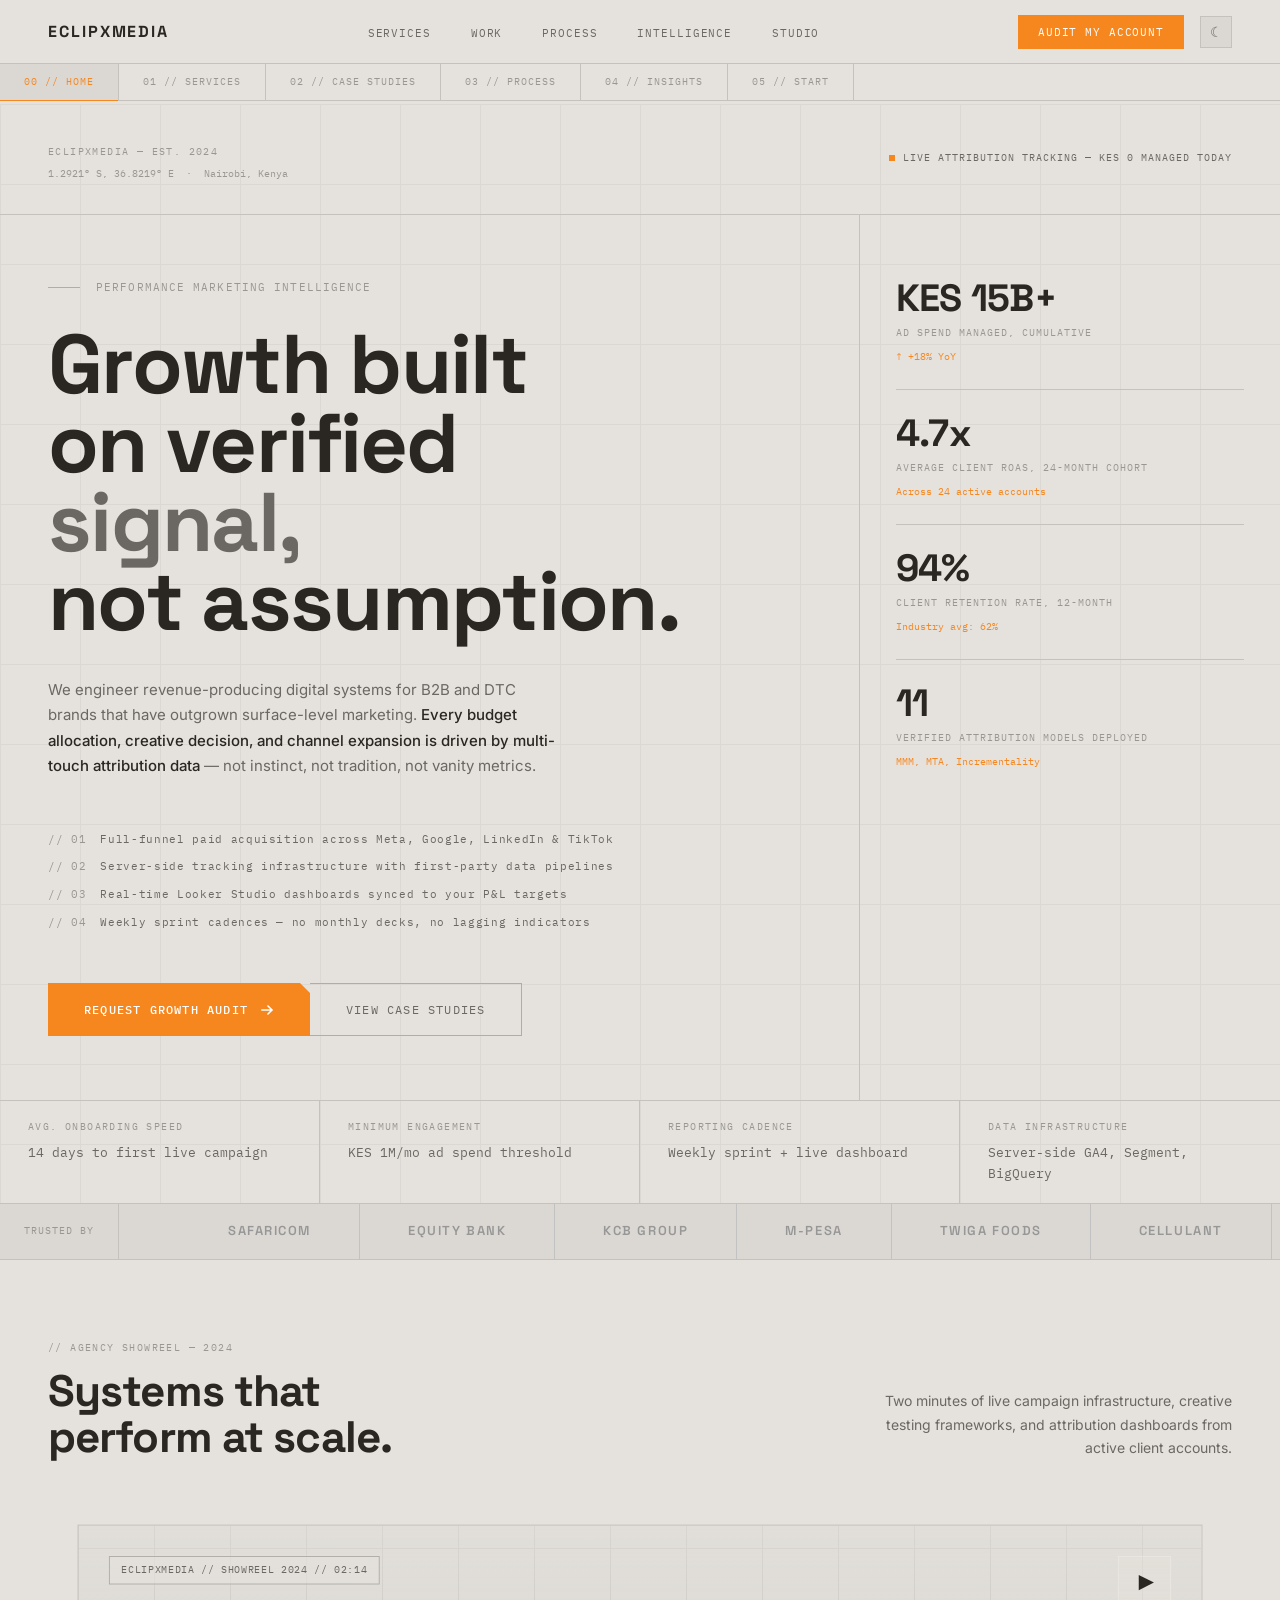
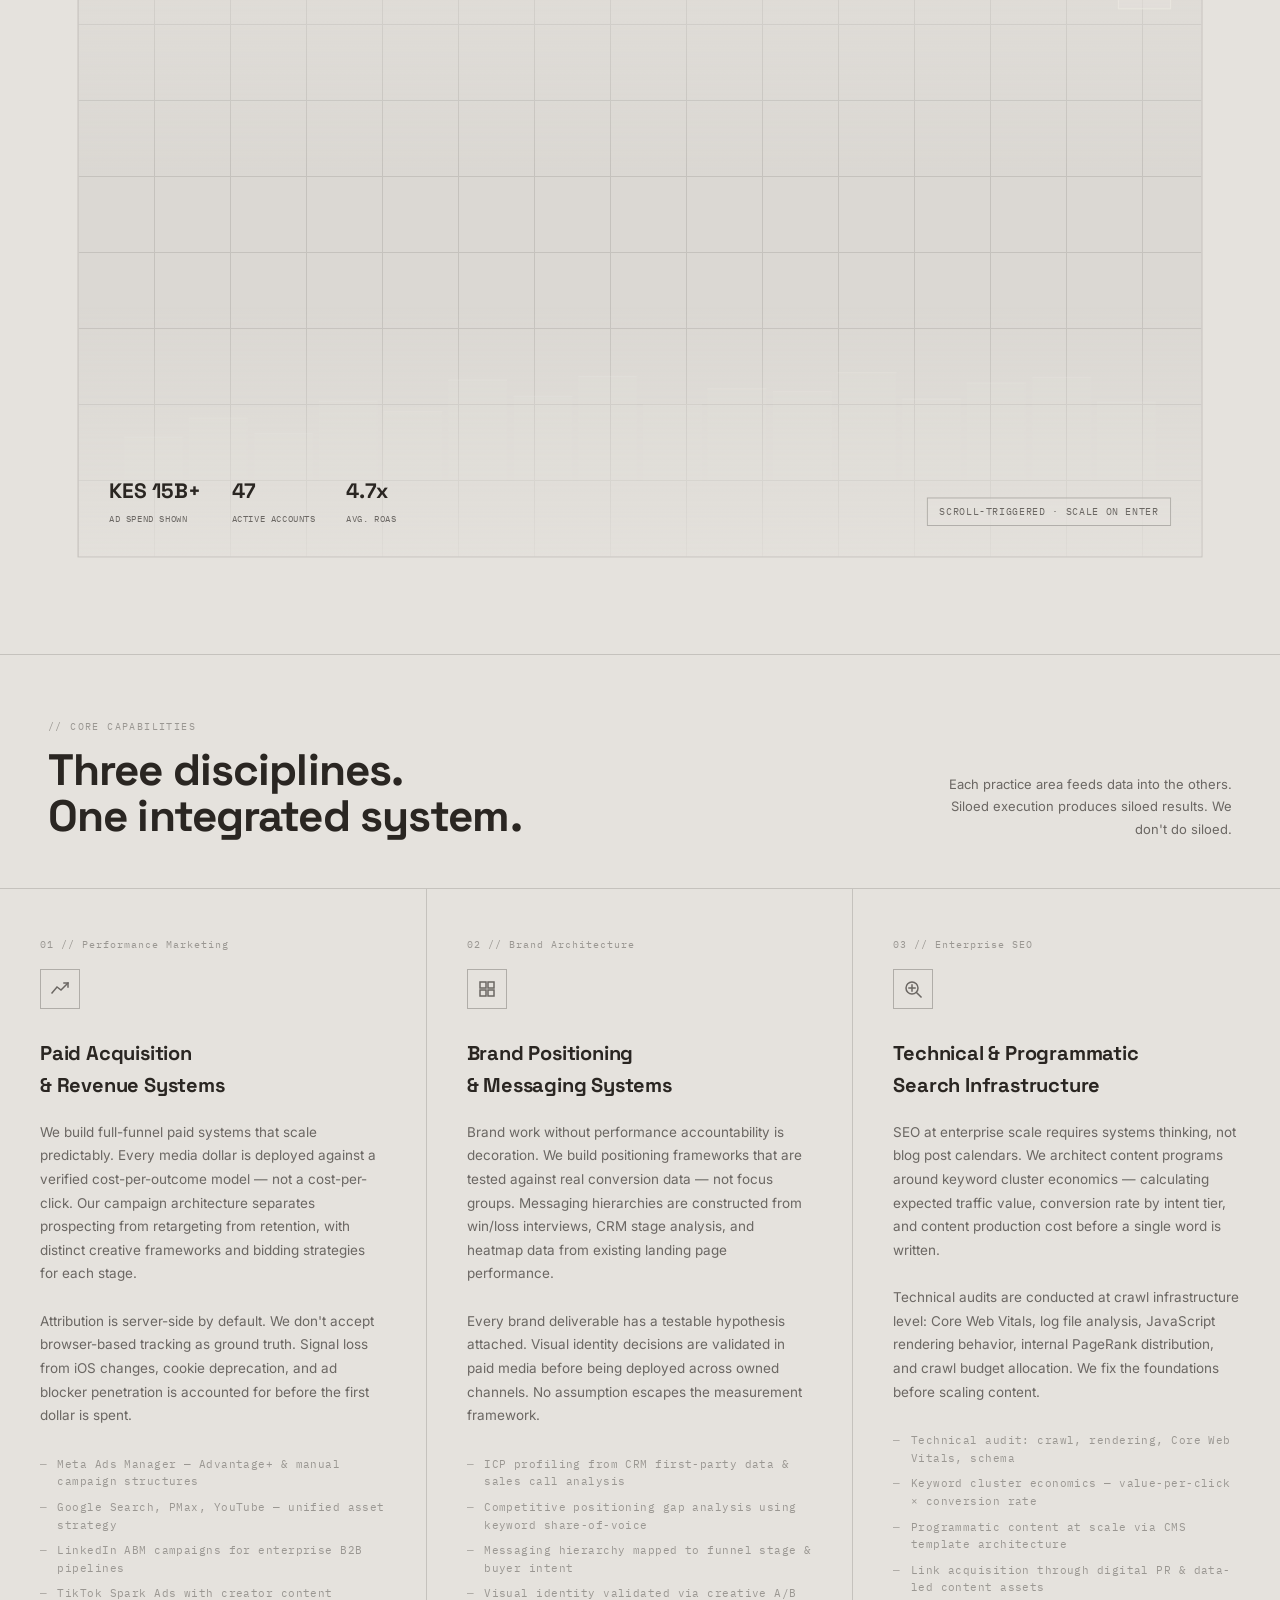
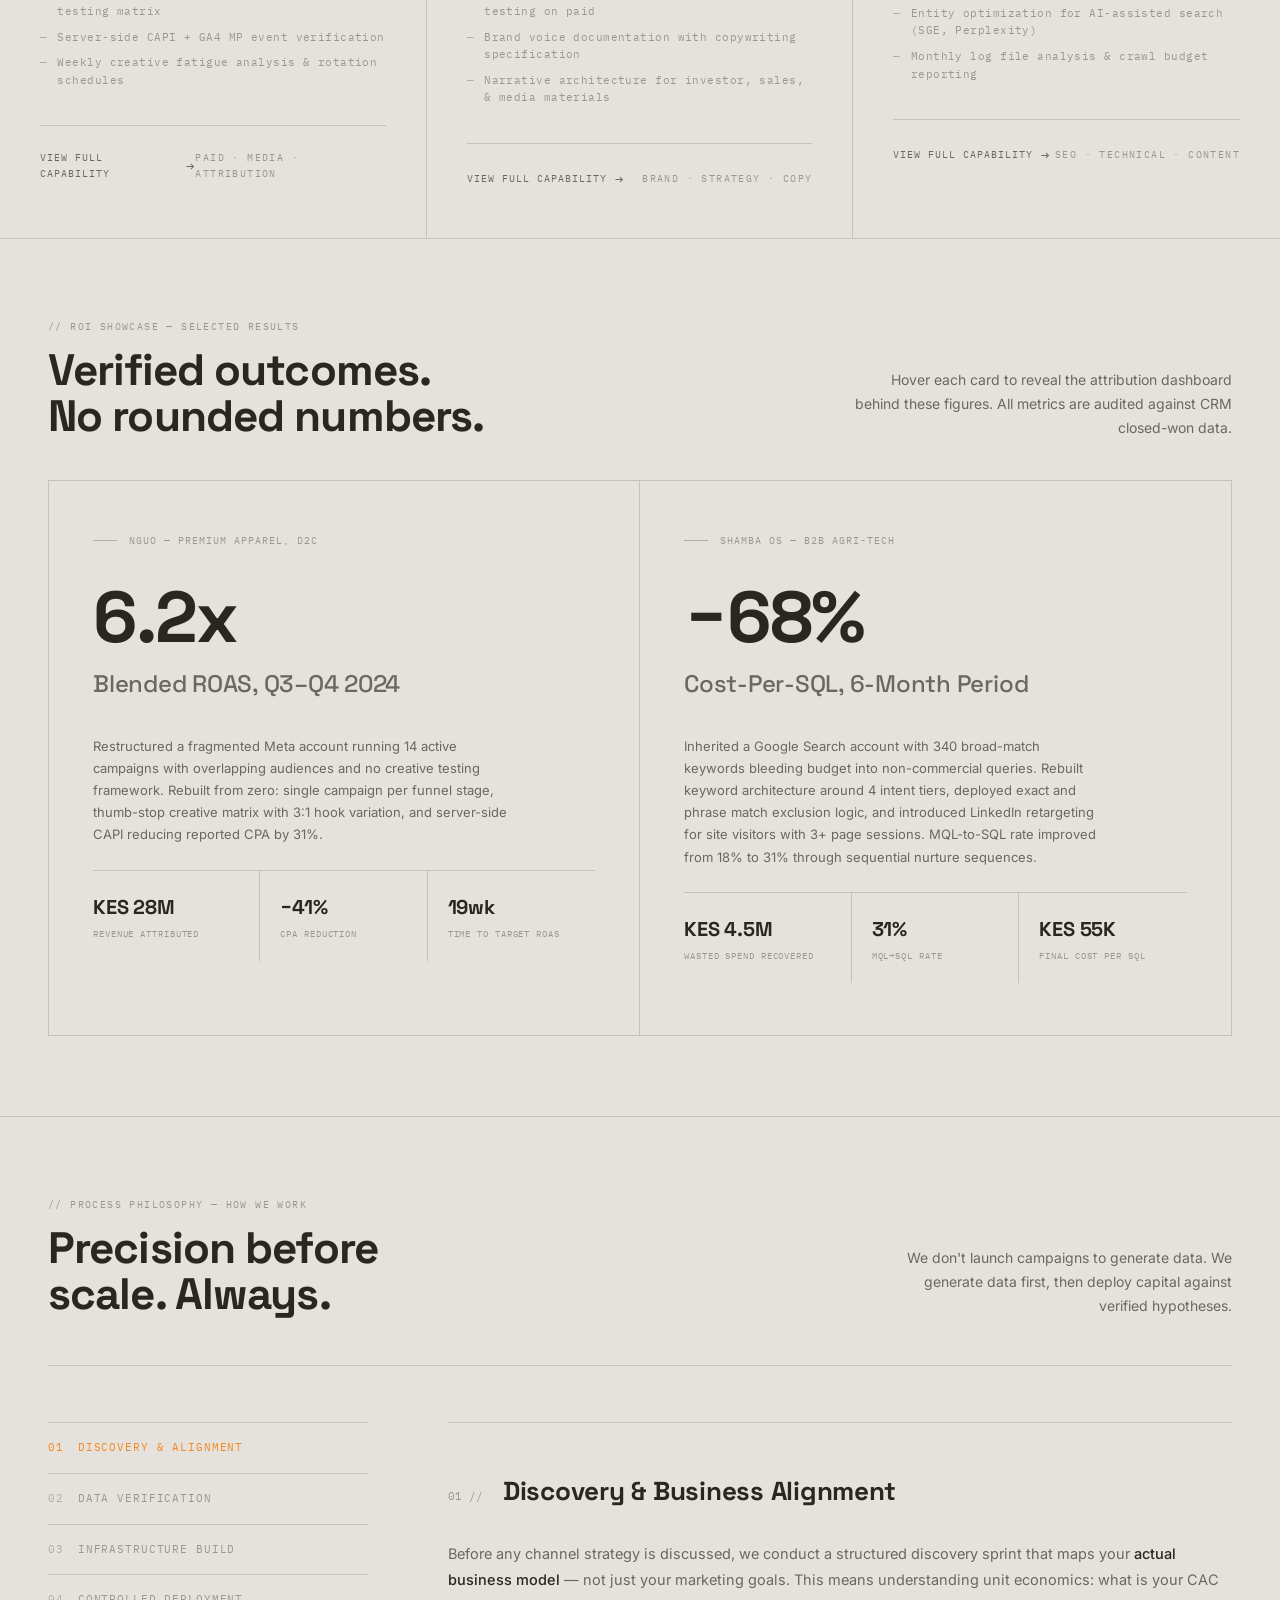
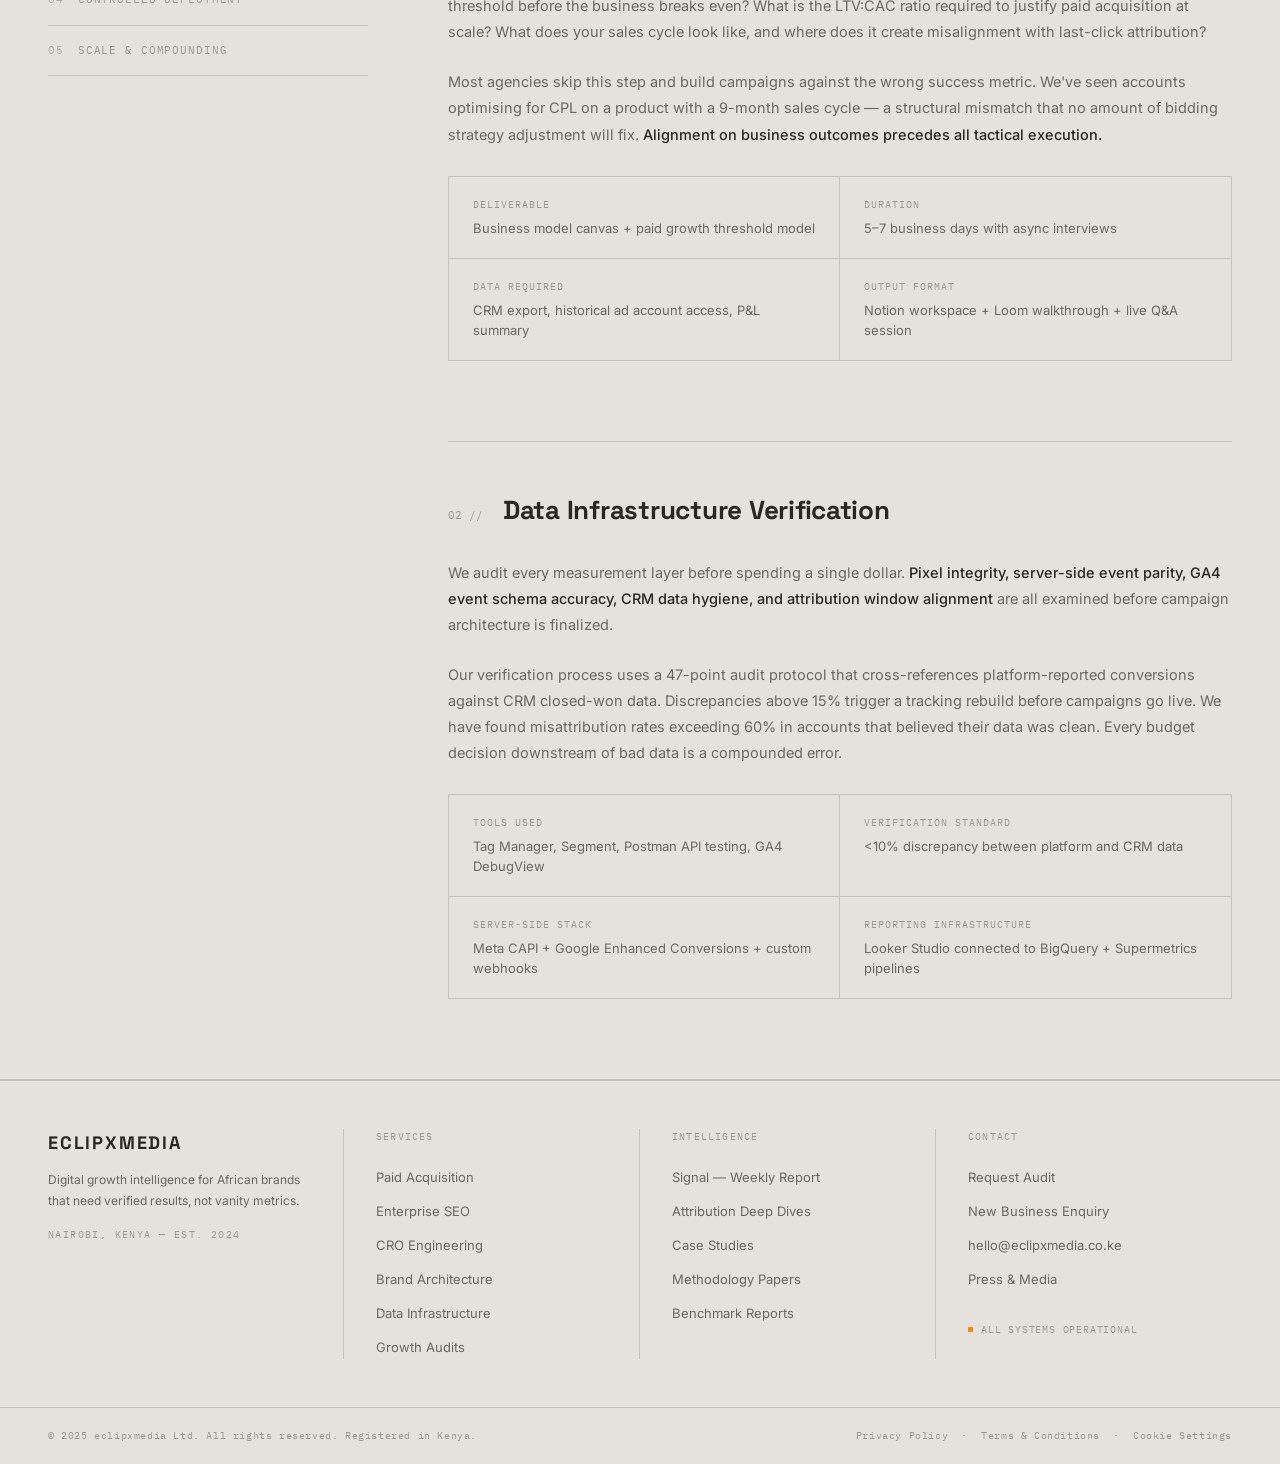
==== index.html @ aa531b26 "eclipx initial commit" ====
<!DOCTYPE html>
<html lang="en">
<head>
<meta charset="UTF-8">
<meta name="viewport" content="width=device-width, initial-scale=1.0">
<title>eclipxmedia — Data-Driven Growth Agency, Nairobi</title>
<link rel="preconnect" href="https://fonts.googleapis.com">
<link rel="preconnect" href="https://fonts.gstatic.com" crossorigin>
<link href="https://fonts.googleapis.com/css2?family=Space+Grotesk:wght@300;400;500;600;700&family=IBM+Plex+Mono:wght@300;400;500&family=Inter:wght@300;400;500&display=swap" rel="stylesheet">
<link rel="stylesheet" href="css/styles.css">
<script>
document.addEventListener('DOMContentLoaded', async function() {
  try {
    const hdr = await fetch('partials/header.html');
    document.getElementById('header-placeholder').innerHTML = await hdr.text();
    if (typeof initTheme === 'function') initTheme();
    const ftr = await fetch('partials/footer.html');
    document.getElementById('footer-placeholder').innerHTML = await ftr.text();
    const current = window.location.pathname.split('/').pop() || 'index.html';
    document.querySelectorAll('.page-tab').forEach(function(a) {
      if (a.getAttribute('href') === current) a.classList.add('active');
    });
  } catch(e) {
    console.warn('Could not load header/footer partials.', e);
  }
});
</script>
</head>
<body>

<div id="header-placeholder"></div>

<main>

<!-- ─── S1: HERO CANVAS ─────────────────────── -->
<section class="hero" id="hero">

  <div class="hero-header">
    <div class="hero-meta-left">
      <div class="label">eclipxmedia &mdash; Est. 2024</div>
      <div class="coordinates mono" style="font-size:10px;color:var(--text-muted);margin-top:4px;">
        1.2921&deg; S, 36.8219&deg; E &nbsp;&middot;&nbsp; Nairobi, Kenya
      </div>
    </div>
    <div class="hero-meta-right">
      <div class="live-indicator">
        <div class="live-dot"></div>
        <span>Live attribution tracking &mdash; <span id="live-spend">KES 0</span> managed today</span>
      </div>
    </div>
  </div>

  <div class="hero-body">
    <div class="hero-copy">

      <div class="hero-eyebrow">
        Performance Marketing Intelligence
      </div>

      <h1 class="hero-h1">
        Growth built<br>
        on verified<br>
        <em>signal,</em><br>
        not assumption.
      </h1>

      <p class="hero-sub">
        We engineer revenue-producing digital systems for B2B and DTC brands that have outgrown
        surface-level marketing. <strong>Every budget allocation, creative decision, and channel
        expansion is driven by multi-touch attribution data</strong> &mdash; not instinct, not tradition,
        not vanity metrics.
      </p>

      <div class="hero-markers">
        <div class="hero-marker">
          <span class="hero-marker-idx">// 01</span>
          <span>Full-funnel paid acquisition across Meta, Google, LinkedIn &amp; TikTok</span>
        </div>
        <div class="hero-marker">
          <span class="hero-marker-idx">// 02</span>
          <span>Server-side tracking infrastructure with first-party data pipelines</span>
        </div>
        <div class="hero-marker">
          <span class="hero-marker-idx">// 03</span>
          <span>Real-time Looker Studio dashboards synced to your P&amp;L targets</span>
        </div>
        <div class="hero-marker">
          <span class="hero-marker-idx">// 04</span>
          <span>Weekly sprint cadences &mdash; no monthly decks, no lagging indicators</span>
        </div>
      </div>

      <div class="hero-ctas">
        <a href="contact.html" class="cta-primary">
          Request Growth Audit
          <svg width="14" height="14" viewBox="0 0 14 14" fill="none">
            <path d="M2 7H12M8 3L12 7L8 11" stroke="currentColor" stroke-width="1.5" stroke-linecap="square"/>
          </svg>
        </a>
        <a href="proof.html" class="cta-secondary">View Case Studies</a>
      </div>

    </div>

    <div class="hero-stats">
      <div class="hero-stat-item">
        <div class="stat-value" data-count="15" data-suffix="B+" data-prefix="KES ">KES 0</div>
        <div class="stat-label">Ad Spend Managed, Cumulative</div>
        <div class="stat-delta mono" style="font-size:10px;">&uarr; +18% YoY</div>
      </div>
      <div class="hero-stat-item">
        <div class="stat-value" data-count="4.7" data-suffix="x">0x</div>
        <div class="stat-label">Average Client ROAS, 24-Month Cohort</div>
        <div class="stat-delta">Across 24 active accounts</div>
      </div>
      <div class="hero-stat-item">
        <div class="stat-value" data-count="94" data-suffix="%">0%</div>
        <div class="stat-label">Client Retention Rate, 12-Month</div>
        <div class="stat-delta">Industry avg: 62%</div>
      </div>
      <div class="hero-stat-item">
        <div class="stat-value" data-count="11" data-suffix="">0</div>
        <div class="stat-label">Verified Attribution Models Deployed</div>
        <div class="stat-delta">MMM, MTA, Incrementality</div>
      </div>
    </div>
  </div>

  <div class="hero-footer">
    <div class="hero-footer-cell">
      <div class="label">Avg. Onboarding Speed</div>
      <div class="mono" style="font-size:13px;color:var(--text-secondary);margin-top:4px;">14 days to first live campaign</div>
    </div>
    <div class="hero-footer-cell">
      <div class="label">Minimum Engagement</div>
      <div class="mono" style="font-size:13px;color:var(--text-secondary);margin-top:4px;">KES 1M/mo ad spend threshold</div>
    </div>
    <div class="hero-footer-cell">
      <div class="label">Reporting Cadence</div>
      <div class="mono" style="font-size:13px;color:var(--text-secondary);margin-top:4px;">Weekly sprint + live dashboard</div>
    </div>
    <div class="hero-footer-cell">
      <div class="label">Data Infrastructure</div>
      <div class="mono" style="font-size:13px;color:var(--text-secondary);margin-top:4px;">Server-side GA4, Segment, BigQuery</div>
    </div>
  </div>

</section>

<!-- ─── S2: TRUST TICKER ─────────────────────── -->
<section class="ticker-section" aria-label="Client logos">
  <div class="ticker-label">Trusted By</div>
  <div class="ticker-track">
    <span class="ticker-logo">Safaricom</span>
    <span class="ticker-logo">Equity Bank</span>
    <span class="ticker-logo">KCB Group</span>
    <span class="ticker-logo">M-Pesa</span>
    <span class="ticker-logo">Twiga Foods</span>
    <span class="ticker-logo">Cellulant</span>
    <span class="ticker-logo">Flutterwave</span>
    <span class="ticker-logo">Nguo</span>
    <span class="ticker-logo">Shamba OS</span>
    <span class="ticker-logo">Pesa Capital</span>
    <span class="ticker-logo">Safaricom</span>
    <span class="ticker-logo">Equity Bank</span>
    <span class="ticker-logo">KCB Group</span>
    <span class="ticker-logo">M-Pesa</span>
    <span class="ticker-logo">Twiga Foods</span>
    <span class="ticker-logo">Cellulant</span>
    <span class="ticker-logo">Flutterwave</span>
    <span class="ticker-logo">Nguo</span>
    <span class="ticker-logo">Shamba OS</span>
    <span class="ticker-logo">Pesa Capital</span>
  </div>
</section>

<!-- ─── S3: GROWTH REEL ──────────────────────── -->
<section class="showreel-section reveal">
  <div class="section-header">
    <div class="section-title-block">
      <div class="label">// Agency Showreel &mdash; 2024</div>
      <h2 class="section-h2" style="margin-top:12px;">
        Systems that<br>perform at scale.
      </h2>
    </div>
    <div class="section-desc">
      Two minutes of live campaign infrastructure, creative testing frameworks,
      and attribution dashboards from active client accounts.
    </div>
  </div>

  <div class="showreel-container" role="button" aria-label="Play agency showreel" tabindex="0">
    <div class="showreel-visual"></div>

    <div class="mock-chart">
      <div class="mock-bar" style="height:38%;animation-delay:0.1s"></div>
      <div class="mock-bar" style="height:55%;animation-delay:0.15s"></div>
      <div class="mock-bar" style="height:42%;animation-delay:0.2s"></div>
      <div class="mock-bar" style="height:70%;animation-delay:0.25s"></div>
      <div class="mock-bar" style="height:61%;animation-delay:0.3s"></div>
      <div class="mock-bar" style="height:88%;animation-delay:0.35s"></div>
      <div class="mock-bar" style="height:74%;animation-delay:0.4s"></div>
      <div class="mock-bar" style="height:92%;animation-delay:0.45s"></div>
      <div class="mock-bar" style="height:67%;animation-delay:0.5s"></div>
      <div class="mock-bar" style="height:81%;animation-delay:0.55s"></div>
      <div class="mock-bar" style="height:78%;animation-delay:0.6s"></div>
      <div class="mock-bar" style="height:95%;animation-delay:0.65s"></div>
      <div class="mock-bar" style="height:72%;animation-delay:0.7s"></div>
      <div class="mock-bar" style="height:86%;animation-delay:0.75s"></div>
      <div class="mock-bar" style="height:91%;animation-delay:0.8s"></div>
      <div class="mock-bar" style="height:69%;animation-delay:0.85s"></div>
    </div>

    <div class="showreel-overlay">
      <div class="showreel-top">
        <div class="showreel-tag">ECLIPXMEDIA // SHOWREEL 2024 // 02:14</div>
        <div class="showreel-play" role="button" aria-label="Play video">
          <div class="play-icon"></div>
        </div>
      </div>
      <div class="showreel-bottom">
        <div class="showreel-metrics">
          <div class="showreel-metric">
            <div class="val">KES 15B+</div>
            <div class="lbl">Ad Spend Shown</div>
          </div>
          <div class="showreel-metric">
            <div class="val">47</div>
            <div class="lbl">Active Accounts</div>
          </div>
          <div class="showreel-metric">
            <div class="val">4.7x</div>
            <div class="lbl">Avg. ROAS</div>
          </div>
        </div>
        <div class="showreel-tag">Scroll-triggered &middot; Scale on enter</div>
      </div>
    </div>
  </div>
</section>

<!-- ─── S4: CAPABILITIES GRID ────────────────── -->
<section class="capabilities-section">
  <div class="capabilities-header reveal">
    <div style="display:flex;justify-content:space-between;align-items:flex-end;">
      <div>
        <div class="label">// Core Capabilities</div>
        <h2 class="section-h2" style="margin-top:12px;">
          Three disciplines.<br>One integrated system.
        </h2>
      </div>
      <div style="max-width:300px;text-align:right;">
        <p style="font-size:13px;color:var(--text-secondary);line-height:1.7;">
          Each practice area feeds data into the others. Siloed execution produces siloed results.
          We don't do siloed.
        </p>
      </div>
    </div>
  </div>

  <div class="capabilities-grid">

    <div class="cap-card reveal">
      <div class="cap-number">01 // Performance Marketing</div>
      <div class="cap-icon">
        <svg width="20" height="20" viewBox="0 0 20 20" fill="none">
          <polyline points="2,14 7,8 11,11 18,4" class="icon-line"/>
          <polyline points="14,4 18,4 18,8" class="icon-line"/>
        </svg>
      </div>
      <h3 class="cap-title">Paid Acquisition<br>&amp; Revenue Systems</h3>
      <p class="cap-desc">
        We build full-funnel paid systems that scale predictably. Every media dollar
        is deployed against a verified cost-per-outcome model &mdash; not a cost-per-click.
        Our campaign architecture separates prospecting from retargeting from retention,
        with distinct creative frameworks and bidding strategies for each stage.
        <br><br>
        Attribution is server-side by default. We don't accept browser-based tracking
        as ground truth. Signal loss from iOS changes, cookie deprecation, and ad blocker
        penetration is accounted for before the first dollar is spent.
      </p>
      <ul class="cap-list">
        <li>Meta Ads Manager &mdash; Advantage+ &amp; manual campaign structures</li>
        <li>Google Search, PMax, YouTube &mdash; unified asset strategy</li>
        <li>LinkedIn ABM campaigns for enterprise B2B pipelines</li>
        <li>TikTok Spark Ads with creator content testing matrix</li>
        <li>Server-side CAPI + GA4 MP event verification</li>
        <li>Weekly creative fatigue analysis &amp; rotation schedules</li>
      </ul>
      <div class="cap-footer">
        <a href="services.html" class="cap-link">
          View Full Capability
          <span class="cap-link-arrow">&rarr;</span>
        </a>
        <div class="label">PAID &middot; MEDIA &middot; ATTRIBUTION</div>
      </div>
    </div>

    <div class="cap-card reveal reveal-delay-1">
      <div class="cap-number">02 // Brand Architecture</div>
      <div class="cap-icon">
        <svg width="20" height="20" viewBox="0 0 20 20" fill="none">
          <rect x="3" y="3" width="6" height="6" class="icon-line"/>
          <rect x="11" y="3" width="6" height="6" class="icon-line"/>
          <rect x="3" y="11" width="6" height="6" class="icon-line"/>
          <rect x="11" y="11" width="6" height="6" class="icon-line"/>
        </svg>
      </div>
      <h3 class="cap-title">Brand Positioning<br>&amp; Messaging Systems</h3>
      <p class="cap-desc">
        Brand work without performance accountability is decoration. We build positioning
        frameworks that are tested against real conversion data &mdash; not focus groups.
        Messaging hierarchies are constructed from win/loss interviews, CRM stage analysis,
        and heatmap data from existing landing page performance.
        <br><br>
        Every brand deliverable has a testable hypothesis attached. Visual identity decisions
        are validated in paid media before being deployed across owned channels.
        No assumption escapes the measurement framework.
      </p>
      <ul class="cap-list">
        <li>ICP profiling from CRM first-party data &amp; sales call analysis</li>
        <li>Competitive positioning gap analysis using keyword share-of-voice</li>
        <li>Messaging hierarchy mapped to funnel stage &amp; buyer intent</li>
        <li>Visual identity validated via creative A/B testing on paid</li>
        <li>Brand voice documentation with copywriting specification</li>
        <li>Narrative architecture for investor, sales, &amp; media materials</li>
      </ul>
      <div class="cap-footer">
        <a href="services.html" class="cap-link">
          View Full Capability
          <span class="cap-link-arrow">&rarr;</span>
        </a>
        <div class="label">BRAND &middot; STRATEGY &middot; COPY</div>
      </div>
    </div>

    <div class="cap-card reveal reveal-delay-2">
      <div class="cap-number">03 // Enterprise SEO</div>
      <div class="cap-icon">
        <svg width="20" height="20" viewBox="0 0 20 20" fill="none">
          <circle cx="9" cy="9" r="6" class="icon-line"/>
          <line x1="13.5" y1="13.5" x2="18" y2="18" class="icon-line"/>
          <line x1="6" y1="9" x2="12" y2="9" class="icon-line"/>
          <line x1="9" y1="6" x2="9" y2="12" class="icon-line"/>
        </svg>
      </div>
      <h3 class="cap-title">Technical &amp; Programmatic<br>Search Infrastructure</h3>
      <p class="cap-desc">
        SEO at enterprise scale requires systems thinking, not blog post calendars.
        We architect content programs around keyword cluster economics &mdash; calculating
        expected traffic value, conversion rate by intent tier, and content production
        cost before a single word is written.
        <br><br>
        Technical audits are conducted at crawl infrastructure level: Core Web Vitals,
        log file analysis, JavaScript rendering behavior, internal PageRank distribution,
        and crawl budget allocation. We fix the foundations before scaling content.
      </p>
      <ul class="cap-list">
        <li>Technical audit: crawl, rendering, Core Web Vitals, schema</li>
        <li>Keyword cluster economics &mdash; value-per-click &times; conversion rate</li>
        <li>Programmatic content at scale via CMS template architecture</li>
        <li>Link acquisition through digital PR &amp; data-led content assets</li>
        <li>Entity optimization for AI-assisted search (SGE, Perplexity)</li>
        <li>Monthly log file analysis &amp; crawl budget reporting</li>
      </ul>
      <div class="cap-footer">
        <a href="services.html" class="cap-link">
          View Full Capability
          <span class="cap-link-arrow">&rarr;</span>
        </a>
        <div class="label">SEO &middot; TECHNICAL &middot; CONTENT</div>
      </div>
    </div>

  </div>
</section>

<!-- ─── S5: ROI SHOWCASE ─────────────────────── -->
<section class="roi-section reveal">

  <div class="section-header" style="margin-bottom:40px;">
    <div class="section-title-block">
      <div class="label">// ROI Showcase &mdash; Selected Results</div>
      <h2 class="section-h2" style="margin-top:12px;">
        Verified outcomes.<br>No rounded numbers.
      </h2>
    </div>
    <div class="section-desc">
      Hover each card to reveal the attribution dashboard behind these figures.
      All metrics are audited against CRM closed-won data.
    </div>
  </div>

  <div class="roi-grid">

    <div class="roi-card">
      <div class="roi-front">
        <div class="roi-client-tag">Nguo &mdash; Premium Apparel, D2C</div>
        <div class="roi-metric-big">6.2x</div>
        <div class="roi-metric-sub">Blended ROAS, Q3&ndash;Q4 2024</div>
        <p style="font-size:13px;color:var(--text-secondary);line-height:1.7;max-width:420px;">
          Restructured a fragmented Meta account running 14 active campaigns with
          overlapping audiences and no creative testing framework. Rebuilt from zero:
          single campaign per funnel stage, thumb-stop creative matrix with 3:1 hook
          variation, and server-side CAPI reducing reported CPA by 31%.
        </p>
        <div class="roi-detail-row">
          <div class="roi-detail-cell">
            <div class="roi-detail-val">KES 28M</div>
            <div class="roi-detail-lbl">Revenue Attributed</div>
          </div>
          <div class="roi-detail-cell" style="padding-left:20px;">
            <div class="roi-detail-val">&minus;41%</div>
            <div class="roi-detail-lbl">CPA Reduction</div>
          </div>
          <div class="roi-detail-cell" style="padding-left:20px;">
            <div class="roi-detail-val">19wk</div>
            <div class="roi-detail-lbl">Time to Target ROAS</div>
          </div>
        </div>
      </div>

      <div class="roi-dashboard">
        <div class="label" style="margin-bottom:16px;">// Live Attribution Dashboard &mdash; Nguo</div>
        <div class="dash-row">
          <div class="dash-bar lo"></div>
          <div class="dash-bar md"></div>
          <div class="dash-bar lo"></div>
          <div class="dash-bar md"></div>
          <div class="dash-bar hi"></div>
          <div class="dash-bar hi"></div>
          <div class="dash-bar md"></div>
          <div class="dash-bar hi"></div>
          <div class="dash-bar hi"></div>
          <div class="dash-bar" style="height:95%"></div>
          <div class="dash-bar hi"></div>
          <div class="dash-bar hi"></div>
        </div>
        <div class="dash-line"></div>
        <div class="dash-label-row">
          <span class="dash-label">Week 1 &mdash; Audit</span>
          <span class="dash-label">Week 8 &mdash; Rebuild</span>
          <span class="dash-label">Week 19 &mdash; Target</span>
        </div>
        <div style="margin-top:20px;display:grid;grid-template-columns:1fr 1fr 1fr;gap:0;border-top:1px solid var(--border);padding-top:16px;">
          <div><div class="dash-label">ROAS AT START</div><div style="font-family:var(--display);font-size:20px;font-weight:700;color:var(--text-primary);margin-top:4px;">1.8x</div></div>
          <div><div class="dash-label">ROAS AT TARGET</div><div style="font-family:var(--display);font-size:20px;font-weight:700;color:var(--text-primary);margin-top:4px;">6.2x</div></div>
          <div><div class="dash-label">PLATFORM</div><div style="font-family:var(--mono);font-size:11px;color:var(--text-secondary);margin-top:4px;">Meta + Server-CAPI</div></div>
        </div>
      </div>
    </div>

    <div class="roi-card">
      <div class="roi-front">
        <div class="roi-client-tag">Shamba OS &mdash; B2B Agri-Tech</div>
        <div class="roi-metric-big">&minus;68%</div>
        <div class="roi-metric-sub">Cost-Per-SQL, 6-Month Period</div>
        <p style="font-size:13px;color:var(--text-secondary);line-height:1.7;max-width:420px;">
          Inherited a Google Search account with 340 broad-match keywords bleeding budget
          into non-commercial queries. Rebuilt keyword architecture around 4 intent tiers,
          deployed exact and phrase match exclusion logic, and introduced LinkedIn
          retargeting for site visitors with 3+ page sessions. MQL-to-SQL rate
          improved from 18% to 31% through sequential nurture sequences.
        </p>
        <div class="roi-detail-row">
          <div class="roi-detail-cell">
            <div class="roi-detail-val">KES 4.5M</div>
            <div class="roi-detail-lbl">Wasted Spend Recovered</div>
          </div>
          <div class="roi-detail-cell" style="padding-left:20px;">
            <div class="roi-detail-val">31%</div>
            <div class="roi-detail-lbl">MQL&rarr;SQL Rate</div>
          </div>
          <div class="roi-detail-cell" style="padding-left:20px;">
            <div class="roi-detail-val">KES 55K</div>
            <div class="roi-detail-lbl">Final Cost Per SQL</div>
          </div>
        </div>
      </div>

      <div class="roi-dashboard">
        <div class="label" style="margin-bottom:16px;">// Pipeline Attribution &mdash; Shamba OS</div>
        <div class="dash-row">
          <div class="dash-bar" style="height:85%"></div>
          <div class="dash-bar hi"></div>
          <div class="dash-bar" style="height:80%"></div>
          <div class="dash-bar" style="height:75%"></div>
          <div class="dash-bar" style="height:65%"></div>
          <div class="dash-bar" style="height:55%"></div>
          <div class="dash-bar md"></div>
          <div class="dash-bar" style="height:42%"></div>
          <div class="dash-bar" style="height:38%"></div>
          <div class="dash-bar lo"></div>
          <div class="dash-bar" style="height:32%"></div>
        </div>
        <div class="dash-line"></div>
        <div class="dash-label-row">
          <span class="dash-label">Month 1 &mdash; KES 180K SQL</span>
          <span class="dash-label">Month 4 &mdash; KES 95K SQL</span>
          <span class="dash-label">Month 6 &mdash; KES 55K SQL</span>
        </div>
        <div style="margin-top:20px;display:grid;grid-template-columns:1fr 1fr 1fr;gap:0;border-top:1px solid var(--border);padding-top:16px;">
          <div><div class="dash-label">CPL AT START</div><div style="font-family:var(--display);font-size:20px;font-weight:700;color:var(--text-primary);margin-top:4px;">KES 180K</div></div>
          <div><div class="dash-label">CPL AT END</div><div style="font-family:var(--display);font-size:20px;font-weight:700;color:var(--text-primary);margin-top:4px;">KES 55K</div></div>
          <div><div class="dash-label">CHANNELS</div><div style="font-family:var(--mono);font-size:11px;color:var(--text-secondary);margin-top:4px;">Google Search + LinkedIn</div></div>
        </div>
      </div>
    </div>

  </div>
</section>

<!-- ─── S6: PROCESS PHILOSOPHY ───────────────── -->
<section class="process-section reveal">

  <div class="section-header" style="margin-bottom:0;padding-bottom:48px;border-bottom:1px solid var(--border);">
    <div class="section-title-block">
      <div class="label">// Process Philosophy &mdash; How We Work</div>
      <h2 class="section-h2" style="margin-top:12px;">
        Precision before<br>scale. Always.
      </h2>
    </div>
    <div class="section-desc" style="max-width:340px;">
      We don't launch campaigns to generate data. We generate data first,
      then deploy capital against verified hypotheses.
    </div>
  </div>

  <div class="process-grid" style="margin-top:56px;">

    <div class="process-nav">
      <div class="process-nav-item active">
        <span class="pnav-idx">01</span> Discovery &amp; Alignment
      </div>
      <div class="process-nav-item">
        <span class="pnav-idx">02</span> Data Verification
      </div>
      <div class="process-nav-item">
        <span class="pnav-idx">03</span> Infrastructure Build
      </div>
      <div class="process-nav-item">
        <span class="pnav-idx">04</span> Controlled Deployment
      </div>
      <div class="process-nav-item">
        <span class="pnav-idx">05</span> Scale &amp; Compounding
      </div>
    </div>

    <div class="process-content">

      <div class="process-block">
        <div class="process-block-header">
          <span class="process-block-idx">01 //</span>
          <h3 class="process-block-title">Discovery &amp; Business Alignment</h3>
        </div>
        <p class="process-text">
          Before any channel strategy is discussed, we conduct a structured discovery sprint
          that maps your <strong>actual business model</strong> &mdash; not just your marketing goals.
          This means understanding unit economics: what is your CAC threshold before the business
          breaks even? What is the LTV:CAC ratio required to justify paid acquisition at scale?
          What does your sales cycle look like, and where does it create misalignment with
          last-click attribution?
        </p>
        <p class="process-text">
          Most agencies skip this step and build campaigns against the wrong success metric.
          We've seen accounts optimising for CPL on a product with a 9-month sales cycle &mdash;
          a structural mismatch that no amount of bidding strategy adjustment will fix.
          <strong>Alignment on business outcomes precedes all tactical execution.</strong>
        </p>
        <div class="process-specs">
          <div class="process-spec">
            <div class="spec-key">Deliverable</div>
            <div class="spec-val">Business model canvas + paid growth threshold model</div>
          </div>
          <div class="process-spec">
            <div class="spec-key">Duration</div>
            <div class="spec-val">5&ndash;7 business days with async interviews</div>
          </div>
          <div class="process-spec">
            <div class="spec-key">Data Required</div>
            <div class="spec-val">CRM export, historical ad account access, P&amp;L summary</div>
          </div>
          <div class="process-spec">
            <div class="spec-key">Output Format</div>
            <div class="spec-val">Notion workspace + Loom walkthrough + live Q&amp;A session</div>
          </div>
        </div>
      </div>

      <div class="process-block">
        <div class="process-block-header">
          <span class="process-block-idx">02 //</span>
          <h3 class="process-block-title">Data Infrastructure Verification</h3>
        </div>
        <p class="process-text">
          We audit every measurement layer before spending a single dollar.
          <strong>Pixel integrity, server-side event parity, GA4 event schema accuracy,
          CRM data hygiene, and attribution window alignment</strong> are all examined
          before campaign architecture is finalized.
        </p>
        <p class="process-text">
          Our verification process uses a 47-point audit protocol that cross-references
          platform-reported conversions against CRM closed-won data. Discrepancies above 15%
          trigger a tracking rebuild before campaigns go live. We have found misattribution
          rates exceeding 60% in accounts that believed their data was clean.
          Every budget decision downstream of bad data is a compounded error.
        </p>
        <div class="process-specs">
          <div class="process-spec">
            <div class="spec-key">Tools Used</div>
            <div class="spec-val">Tag Manager, Segment, Postman API testing, GA4 DebugView</div>
          </div>
          <div class="process-spec">
            <div class="spec-key">Verification Standard</div>
            <div class="spec-val">&lt;10% discrepancy between platform and CRM data</div>
          </div>
          <div class="process-spec">
            <div class="spec-key">Server-Side Stack</div>
            <div class="spec-val">Meta CAPI + Google Enhanced Conversions + custom webhooks</div>
          </div>
          <div class="process-spec">
            <div class="spec-key">Reporting Infrastructure</div>
            <div class="spec-val">Looker Studio connected to BigQuery + Supermetrics pipelines</div>
          </div>
        </div>
      </div>

    </div>
  </div>
</section>

</main>

<div id="footer-placeholder"></div>

<script src="js/main.js"></script>
</body>
</html>
---- css/styles.css ----
*, *::before, *::after {
  box-sizing: border-box;
  margin: 0;
  padding: 0;
  border-radius: 0 !important;
}

:root {
  --bg: #E5E2DD;
  --bg-card: #DBD8D3;
  --bg-hover: #D1CEC9;
  --border: #C5C2BD;
  --border-bright: #B0ADA8;
  --text-primary: #2A2622;
  --text-secondary: #6B6763;
  --text-muted: #9A9792;
  --accent: #F6871F;
  --accent-bright: #F8A24A;
  --accent-dim: #C46E18;
  --mono: 'IBM Plex Mono', monospace;
  --display: 'Space Grotesk', sans-serif;
  --body: 'Inter', sans-serif;
  --bg-rgb: 229, 226, 221;
}

[data-theme="dark"] {
  --bg: #090909;
  --bg-card: #111110;
  --bg-hover: #161614;
  --border: #242420;
  --border-bright: #3A3A34;
  --text-primary: #F0EDE6;
  --text-secondary: #9A9590;
  --text-muted: #5A5752;
  --accent: #F6871F;
  --accent-bright: #F8A24A;
  --accent-dim: #C46E18;
  --bg-rgb: 9, 9, 9;
}

html { scroll-behavior: smooth; }

body {
  background: var(--bg);
  color: var(--text-primary);
  font-family: var(--body);
  font-size: 15px;
  line-height: 1.6;
  overflow-x: hidden;
  -webkit-font-smoothing: antialiased;
}

/* ─── SCROLLBAR ─────────────────────────────── */
::-webkit-scrollbar { width: 2px; }
::-webkit-scrollbar-track { background: var(--bg); }
::-webkit-scrollbar-thumb { background: var(--border-bright); }

/* ─── NAV ────────────────────────────────────── */
nav {
  position: fixed;
  top: 0; left: 0; right: 0;
  z-index: 100;
  display: flex;
  align-items: center;
  justify-content: space-between;
  padding: 0 48px;
  height: 64px;
  border-bottom: 1px solid var(--border);
  background: rgba(var(--bg-rgb), 0.92);
  backdrop-filter: blur(12px);
}

.nav-logo {
  font-family: var(--display);
  font-size: 16px;
  font-weight: 700;
  letter-spacing: 0.12em;
  color: var(--text-primary);
  text-decoration: none;
  text-transform: uppercase;
}

.nav-links {
  display: flex;
  gap: 40px;
  list-style: none;
}

.nav-links a {
  font-family: var(--mono);
  font-size: 11px;
  font-weight: 400;
  letter-spacing: 0.08em;
  text-transform: uppercase;
  color: var(--text-secondary);
  text-decoration: none;
  transition: color 0.2s;
}
.nav-links a:hover { color: var(--accent); }

.nav-cta {
  font-family: var(--mono);
  font-size: 11px;
  letter-spacing: 0.08em;
  text-transform: uppercase;
  color: #FFFFFF;
  background: var(--accent);
  border: none;
  padding: 10px 20px;
  cursor: pointer;
  transition: background 0.2s;
}
.nav-cta:hover { background: var(--accent-bright); }

/* ─── THEME TOGGLE ──────────────────────────── */
.theme-toggle {
  width: 32px; height: 32px;
  border: 1px solid var(--border);
  background: var(--bg-card);
  color: var(--text-secondary);
  cursor: pointer;
  display: flex;
  align-items: center;
  justify-content: center;
  font-size: 14px;
  transition: all 0.2s;
  margin-left: 16px;
  flex-shrink: 0;
}
.theme-toggle:hover {
  border-color: var(--border-bright);
  color: var(--text-primary);
}

/* ─── PAGE NAV TABS ──────────────────────────── */
.page-tabs {
  position: fixed;
  top: 64px; left: 0; right: 0;
  z-index: 99;
  display: flex;
  border-bottom: 1px solid var(--border);
  background: var(--bg);
}

.page-tab {
  font-family: var(--mono);
  font-size: 10px;
  letter-spacing: 0.1em;
  text-transform: uppercase;
  color: var(--text-muted);
  padding: 10px 24px;
  cursor: pointer;
  border: none;
  background: none;
  border-right: 1px solid var(--border);
  transition: all 0.2s;
  position: relative;
  text-decoration: none;
  display: inline-block;
}

.page-tab.active {
  color: var(--accent);
  background: var(--bg-card);
}
.page-tab.active::after {
  content: '';
  position: absolute;
  bottom: -1px; left: 0; right: 0;
  height: 1px;
  background: var(--accent);
}
.page-tab:hover:not(.active) { color: var(--accent); }

/* ─── PAGE VIEWS ─────────────────────────────── */

main { padding-top: 104px; }

/* ─── UTILITY ────────────────────────────────── */
.mono { font-family: var(--mono); }
.label {
  font-family: var(--mono);
  font-size: 10px;
  letter-spacing: 0.14em;
  text-transform: uppercase;
  color: var(--text-muted);
}
.section-index {
  font-family: var(--mono);
  font-size: 10px;
  color: var(--text-muted);
  letter-spacing: 0.1em;
}
hr.rule {
  border: none;
  border-top: 1px solid var(--border);
}
hr.rule-bright {
  border: none;
  border-top: 1px solid var(--border-bright);
}

/* ─── HERO ───────────────────────────────────── */
.hero {
  min-height: calc(100vh - 104px);
  display: grid;
  grid-template-rows: auto 1fr auto;
  border-bottom: 1px solid var(--border);
  position: relative;
  overflow: hidden;
}

/* Structural grid lines */
.hero::before {
  content: '';
  position: absolute;
  inset: 0;
  background-image:
    linear-gradient(var(--border) 1px, transparent 1px),
    linear-gradient(90deg, var(--border) 1px, transparent 1px);
  background-size: 80px 80px;
  opacity: 0.3;
  pointer-events: none;
}

.hero-header {
  display: flex;
  justify-content: space-between;
  align-items: flex-start;
  padding: 40px 48px 32px;
  border-bottom: 1px solid var(--border);
  position: relative;
  z-index: 1;
}

.hero-meta-left .label { margin-bottom: 6px; }
.hero-meta-left .coordinates {
  font-family: var(--mono);
  font-size: 11px;
  color: var(--text-muted);
}

.hero-meta-right {
  text-align: right;
}
.live-indicator {
  display: inline-flex;
  align-items: center;
  gap: 8px;
  font-family: var(--mono);
  font-size: 10px;
  letter-spacing: 0.1em;
  text-transform: uppercase;
  color: var(--text-secondary);
}
.live-dot {
  width: 6px; height: 6px;
  background: var(--accent);
  animation: pulse 2s infinite;
}
@keyframes pulse {
  0%, 100% { opacity: 1; }
  50% { opacity: 0.3; }
}

.hero-body {
  display: grid;
  grid-template-columns: 1fr 420px;
  gap: 0;
  position: relative;
  z-index: 1;
}

.hero-copy {
  padding: 64px 48px 64px;
  border-right: 1px solid var(--border);
  display: flex;
  flex-direction: column;
  justify-content: center;
}

.hero-eyebrow {
  font-family: var(--mono);
  font-size: 11px;
  color: var(--text-muted);
  letter-spacing: 0.1em;
  text-transform: uppercase;
  margin-bottom: 28px;
  display: flex;
  align-items: center;
  gap: 16px;
}
.hero-eyebrow::before {
  content: '';
  display: block;
  width: 32px;
  height: 1px;
  background: var(--border-bright);
}

.hero-h1 {
  font-family: var(--display);
  font-size: clamp(48px, 6.5vw, 88px);
  font-weight: 700;
  line-height: 0.95;
  letter-spacing: -0.02em;
  color: var(--text-primary);
  margin-bottom: 36px;
}

.hero-h1 em {
  font-style: normal;
  color: var(--text-secondary);
}

.hero-sub {
  font-size: 15px;
  color: var(--text-secondary);
  line-height: 1.7;
  max-width: 520px;
  margin-bottom: 52px;
}

.hero-sub strong {
  color: var(--text-primary);
  font-weight: 500;
}

.hero-markers {
  display: flex;
  flex-direction: column;
  gap: 10px;
  margin-bottom: 52px;
}

.hero-marker {
  display: flex;
  align-items: baseline;
  gap: 14px;
  font-family: var(--mono);
  font-size: 11px;
  color: var(--text-secondary);
  letter-spacing: 0.06em;
}
.hero-marker-idx {
  color: var(--text-muted);
  min-width: 28px;
}

.hero-ctas {
  display: flex;
  gap: 0;
}

.cta-primary {
  font-family: var(--mono);
  font-size: 12px;
  font-weight: 500;
  letter-spacing: 0.1em;
  text-transform: uppercase;
  color: #FFFFFF;
  background: var(--accent);
  border: none;
  padding: 16px 36px;
  cursor: pointer;
  transition: background 0.15s;
  display: flex;
  align-items: center;
  gap: 12px;
  clip-path: polygon(0 0, calc(100% - 10px) 0, 100% 10px, 100% 100%, 0 100%);
  text-decoration: none;
}
.cta-primary:hover { background: var(--accent-bright); }

.cta-secondary {
  font-family: var(--mono);
  font-size: 12px;
  font-weight: 400;
  letter-spacing: 0.1em;
  text-transform: uppercase;
  color: var(--text-secondary);
  background: none;
  border: 1px solid var(--border-bright);
  border-left: none;
  padding: 16px 36px;
  cursor: pointer;
  transition: all 0.15s;
  text-decoration: none;
}
.cta-secondary:hover {
  color: var(--text-primary);
  border-color: var(--text-muted);
}

/* Hero stats panel */
.hero-stats {
  padding: 40px 36px;
  display: flex;
  flex-direction: column;
  gap: 0;
}

.hero-stat-item {
  padding: 24px 0;
  border-bottom: 1px solid var(--border);
  display: flex;
  flex-direction: column;
  gap: 8px;
}
.hero-stat-item:last-child { border-bottom: none; }

.stat-value {
  font-family: var(--display);
  font-size: 38px;
  font-weight: 700;
  color: var(--text-primary);
  letter-spacing: -0.02em;
  line-height: 1;
}
.stat-label {
  font-family: var(--mono);
  font-size: 10px;
  color: var(--text-muted);
  letter-spacing: 0.1em;
  text-transform: uppercase;
}
.stat-delta {
  font-family: var(--mono);
  font-size: 10px;
  color: var(--accent);
}

/* Hero footer bar */
.hero-footer {
  display: grid;
  grid-template-columns: repeat(4, 1fr);
  border-top: 1px solid var(--border);
  position: relative;
  z-index: 1;
}
.hero-footer-cell {
  padding: 18px 28px;
  border-right: 1px solid var(--border);
  display: flex;
  flex-direction: column;
  gap: 4px;
}
.hero-footer-cell:last-child { border-right: none; }

/* ─── TICKER ─────────────────────────────────── */
.ticker-section {
  border-bottom: 1px solid var(--border);
  overflow: hidden;
  height: 56px;
  display: flex;
  align-items: center;
  background: var(--bg-card);
  position: relative;
}

.ticker-label {
  position: absolute;
  left: 0; top: 0; bottom: 0;
  padding: 0 24px;
  background: var(--bg-card);
  border-right: 1px solid var(--border);
  display: flex;
  align-items: center;
  z-index: 2;
  white-space: nowrap;
  font-family: var(--mono);
  font-size: 10px;
  letter-spacing: 0.1em;
  color: var(--text-muted);
  text-transform: uppercase;
}

.ticker-track {
  display: flex;
  align-items: center;
  gap: 0;
  animation: ticker 30s linear infinite;
  padding-left: 180px;
  white-space: nowrap;
}

@keyframes ticker {
  0% { transform: translateX(0); }
  100% { transform: translateX(-50%); }
}

.ticker-logo {
  display: inline-flex;
  align-items: center;
  padding: 0 48px;
  border-right: 1px solid var(--border);
  height: 56px;
  font-family: var(--display);
  font-size: 13px;
  font-weight: 600;
  letter-spacing: 0.12em;
  text-transform: uppercase;
  color: var(--text-muted);
  filter: grayscale(1);
  transition: color 0.2s;
}

/* ─── SHOWREEL ───────────────────────────────── */
.showreel-section {
  border-bottom: 1px solid var(--border);
  padding: 80px 48px;
}

.section-header {
  display: flex;
  justify-content: space-between;
  align-items: flex-end;
  margin-bottom: 48px;
}

.section-title-block {}
.section-title-block .label { margin-bottom: 12px; }
.section-h2 {
  font-family: var(--display);
  font-size: clamp(28px, 3.5vw, 44px);
  font-weight: 700;
  letter-spacing: -0.02em;
  line-height: 1.05;
  color: var(--text-primary);
}

.section-desc {
  font-size: 14px;
  color: var(--text-secondary);
  max-width: 380px;
  line-height: 1.7;
  text-align: right;
}

.showreel-container {
  width: 100%;
  aspect-ratio: 16/9;
  background: var(--bg-card);
  border: 1px solid var(--border);
  position: relative;
  overflow: hidden;
  transition: transform 0.6s cubic-bezier(0.16, 1, 0.3, 1);
  cursor: pointer;
}

.showreel-container:hover {
  transform: scale(1.008);
}

.showreel-overlay {
  position: absolute;
  inset: 0;
  display: flex;
  flex-direction: column;
  justify-content: space-between;
  padding: 32px;
  background: linear-gradient(
    to bottom,
    rgba(var(--bg-rgb), 0.6) 0%,
    rgba(var(--bg-rgb), 0) 40%,
    rgba(var(--bg-rgb), 0) 60%,
    rgba(var(--bg-rgb), 0.8) 100%
  );
}

.showreel-top {
  display: flex;
  justify-content: space-between;
  align-items: flex-start;
}

.showreel-tag {
  font-family: var(--mono);
  font-size: 10px;
  letter-spacing: 0.1em;
  color: var(--text-secondary);
  text-transform: uppercase;
  background: rgba(var(--bg-rgb), 0.6);
  padding: 6px 12px;
  border: 1px solid var(--border-bright);
}

.showreel-play {
  width: 56px; height: 56px;
  border: 1.5px solid rgba(240,237,230,0.5);
  display: flex;
  align-items: center;
  justify-content: center;
  transition: all 0.2s;
  background: rgba(var(--bg-rgb), 0.4);
}
.showreel-play:hover {
  background: rgba(var(--bg-rgb), 0.1);
  border-color: var(--text-primary);
}

.play-icon {
  width: 0; height: 0;
  border-style: solid;
  border-width: 8px 0 8px 16px;
  border-color: transparent transparent transparent var(--text-primary);
  margin-left: 4px;
}

.showreel-bottom {
  display: flex;
  justify-content: space-between;
  align-items: flex-end;
}

.showreel-metrics {
  display: flex;
  gap: 32px;
}

.showreel-metric {
  display: flex;
  flex-direction: column;
  gap: 4px;
}
.showreel-metric .val {
  font-family: var(--display);
  font-size: 22px;
  font-weight: 700;
  color: var(--text-primary);
}
.showreel-metric .lbl {
  font-family: var(--mono);
  font-size: 9px;
  color: var(--text-secondary);
  text-transform: uppercase;
  letter-spacing: 0.1em;
}

.showreel-visual {
  width: 100%; height: 100%;
  position: absolute;
  inset: 0;
  background:
    repeating-linear-gradient(
      90deg,
      transparent,
      transparent 79px,
      var(--border) 79px,
      var(--border) 80px
    ),
    repeating-linear-gradient(
      0deg,
      transparent,
      transparent 79px,
      var(--border) 79px,
      var(--border) 80px
    ),
    var(--bg-card);
  z-index: -1;
}

/* Mock analytics */
.mock-chart {
  position: absolute;
  bottom: 80px; left: 48px;
  right: 48px;
  height: 120px;
  display: flex;
  align-items: flex-end;
  gap: 6px;
  z-index: 0;
}
.mock-bar {
  flex: 1;
  background: rgba(240,237,230,0.08);
  border-top: 1px solid rgba(240,237,230,0.15);
  animation: barGrow 2s cubic-bezier(0.16, 1, 0.3, 1) forwards;
  transform-origin: bottom;
}
@keyframes barGrow {
  from { transform: scaleY(0.1); opacity: 0; }
  to { transform: scaleY(1); opacity: 1; }
}

/* ─── CAPABILITIES GRID ──────────────────────── */
.capabilities-section {
  border-bottom: 1px solid var(--border);
}

.capabilities-header {
  padding: 64px 48px 48px;
  border-bottom: 1px solid var(--border);
}

.capabilities-grid {
  display: grid;
  grid-template-columns: repeat(3, 1fr);
}

.cap-card {
  padding: 48px 40px;
  border-right: 1px solid var(--border);
  position: relative;
  transition: background 0.25s;
}
.cap-card:last-child { border-right: none; }
.cap-card:hover { background: var(--bg-card); }

.cap-icon {
  width: 40px; height: 40px;
  border: 1.5px solid var(--border-bright);
  display: flex;
  align-items: center;
  justify-content: center;
  margin-bottom: 28px;
}

/* SVG icons */
.icon-line {
  fill: none;
  stroke: var(--text-secondary);
  stroke-width: 1.5;
  stroke-linecap: square;
}

.cap-number {
  font-family: var(--mono);
  font-size: 10px;
  color: var(--text-muted);
  letter-spacing: 0.1em;
  margin-bottom: 16px;
}

.cap-title {
  font-family: var(--display);
  font-size: 20px;
  font-weight: 700;
  color: var(--text-primary);
  letter-spacing: -0.01em;
  margin-bottom: 20px;
}

.cap-desc {
  font-size: 13.5px;
  color: var(--text-secondary);
  line-height: 1.75;
  margin-bottom: 28px;
}

.cap-list {
  list-style: none;
  display: flex;
  flex-direction: column;
  gap: 8px;
}

.cap-list li {
  font-family: var(--mono);
  font-size: 11px;
  color: var(--text-muted);
  letter-spacing: 0.04em;
  display: flex;
  align-items: baseline;
  gap: 10px;
}
.cap-list li::before {
  content: '\2014';
  color: var(--border-bright);
  flex-shrink: 0;
}

.cap-footer {
  margin-top: 36px;
  padding-top: 24px;
  border-top: 1px solid var(--border);
  display: flex;
  justify-content: space-between;
  align-items: center;
}

.cap-link {
  font-family: var(--mono);
  font-size: 10px;
  letter-spacing: 0.1em;
  text-transform: uppercase;
  color: var(--text-secondary);
  text-decoration: none;
  transition: color 0.2s;
  display: flex;
  align-items: center;
  gap: 8px;
}
.cap-link:hover { color: var(--accent); }
.cap-link-arrow { font-size: 14px; }

/* ─── ROI SHOWCASE ───────────────────────────── */
.roi-section {
  border-bottom: 1px solid var(--border);
  padding: 80px 48px;
}

.roi-grid {
  display: grid;
  grid-template-columns: 1fr 1fr;
  gap: 0;
  border: 1px solid var(--border);
}

.roi-card {
  padding: 52px 44px;
  border-right: 1px solid var(--border);
  position: relative;
  overflow: hidden;
  cursor: pointer;
  transition: background 0.3s cubic-bezier(0.16, 1, 0.3, 1);
}
.roi-card:last-child { border-right: none; }
.roi-card:hover { background: var(--bg-hover); }

/* Dashboard mockup */
.roi-dashboard {
  position: absolute;
  inset: 0;
  opacity: 0;
  transition: opacity 0.4s cubic-bezier(0.16, 1, 0.3, 1);
  pointer-events: none;
  padding: 24px;
  background: var(--bg-hover);
  display: flex;
  flex-direction: column;
  justify-content: flex-end;
}
.roi-card:hover .roi-dashboard { opacity: 1; }
.roi-card:hover .roi-front { opacity: 0; }

.roi-front {
  transition: opacity 0.3s;
}

.roi-client-tag {
  font-family: var(--mono);
  font-size: 10px;
  color: var(--text-muted);
  letter-spacing: 0.1em;
  text-transform: uppercase;
  margin-bottom: 32px;
  display: flex;
  align-items: center;
  gap: 12px;
}
.roi-client-tag::before {
  content: '';
  width: 24px;
  height: 1px;
  background: var(--border-bright);
}

.roi-metric-big {
  font-family: var(--display);
  font-size: 72px;
  font-weight: 700;
  letter-spacing: -0.03em;
  color: var(--text-primary);
  line-height: 1;
  margin-bottom: 12px;
}

.roi-metric-sub {
  font-family: var(--display);
  font-size: 24px;
  font-weight: 500;
  color: var(--text-secondary);
  letter-spacing: -0.01em;
  margin-bottom: 32px;
}

.roi-detail-row {
  display: grid;
  grid-template-columns: repeat(3, 1fr);
  gap: 0;
  border-top: 1px solid var(--border);
  margin-top: 24px;
}

.roi-detail-cell {
  padding: 20px 0;
  border-right: 1px solid var(--border);
}
.roi-detail-cell:last-child { border-right: none; }

.roi-detail-val {
  font-family: var(--display);
  font-size: 20px;
  font-weight: 700;
  color: var(--text-primary);
  letter-spacing: -0.01em;
}
.roi-detail-lbl {
  font-family: var(--mono);
  font-size: 9px;
  color: var(--text-muted);
  letter-spacing: 0.1em;
  text-transform: uppercase;
  margin-top: 4px;
}

/* Dashboard mockup visual */
.dash-row {
  display: flex;
  gap: 8px;
  align-items: flex-end;
  height: 60px;
  margin-bottom: 12px;
}
.dash-bar {
  flex: 1;
  background: var(--border-bright);
  opacity: 0.6;
}
.dash-bar.hi { height: 100%; opacity: 0.9; }
.dash-bar.md { height: 70%; }
.dash-bar.lo { height: 40%; }

.dash-line {
  width: 100%;
  height: 1px;
  background: var(--border);
  margin-bottom: 8px;
}

.dash-label-row {
  display: flex;
  justify-content: space-between;
}
.dash-label {
  font-family: var(--mono);
  font-size: 9px;
  color: var(--text-muted);
}

/* ─── PROCESS PHILOSOPHY ─────────────────────── */
.process-section {
  border-bottom: 1px solid var(--border);
  padding: 80px 48px;
}

.process-grid {
  display: grid;
  grid-template-columns: 320px 1fr;
  gap: 80px;
}

.process-nav {
  display: flex;
  flex-direction: column;
  gap: 0;
  position: sticky;
  top: 140px;
  align-self: start;
}

.process-nav-item {
  padding: 16px 0;
  border-bottom: 1px solid var(--border);
  font-family: var(--mono);
  font-size: 11px;
  letter-spacing: 0.08em;
  color: var(--text-muted);
  text-transform: uppercase;
  cursor: pointer;
  display: flex;
  align-items: center;
  gap: 14px;
  transition: color 0.2s;
}
.process-nav-item:first-child { border-top: 1px solid var(--border); }
.process-nav-item:hover { color: var(--text-secondary); }
.process-nav-item.active { color: var(--accent); }
.process-nav-item.active .pnav-idx { color: var(--accent); }
.pnav-idx { color: var(--border-bright); }

.process-content {
  display: flex;
  flex-direction: column;
  gap: 80px;
}

.process-block {
  border-top: 1px solid var(--border);
  padding-top: 48px;
}

.process-block-header {
  display: flex;
  align-items: baseline;
  gap: 20px;
  margin-bottom: 28px;
}

.process-block-idx {
  font-family: var(--mono);
  font-size: 11px;
  color: var(--text-muted);
  flex-shrink: 0;
}

.process-block-title {
  font-family: var(--display);
  font-size: 26px;
  font-weight: 700;
  color: var(--text-primary);
  letter-spacing: -0.01em;
}

.process-text {
  font-size: 14.5px;
  color: var(--text-secondary);
  line-height: 1.8;
  margin-bottom: 24px;
}

.process-text strong {
  color: var(--text-primary);
  font-weight: 500;
}

.process-specs {
  display: grid;
  grid-template-columns: 1fr 1fr;
  gap: 0;
  border: 1px solid var(--border);
  margin-top: 28px;
}

.process-spec {
  padding: 20px 24px;
  border-right: 1px solid var(--border);
  border-bottom: 1px solid var(--border);
}
.process-spec:nth-child(even) { border-right: none; }
.process-spec:nth-last-child(-n+2) { border-bottom: none; }

.spec-key {
  font-family: var(--mono);
  font-size: 10px;
  color: var(--text-muted);
  letter-spacing: 0.1em;
  text-transform: uppercase;
  margin-bottom: 6px;
}
.spec-val {
  font-size: 13px;
  color: var(--text-secondary);
  line-height: 1.5;
}

/* ─────────────────────────────────────────────── */
/* SERVICES PAGE                                   */
/* ─────────────────────────────────────────────── */

/* ─── CAPABILITIES HERO ──────────────────────── */
.svc-hero {
  border-bottom: 1px solid var(--border);
  padding: 80px 48px 64px;
  position: relative;
  overflow: hidden;
}

.svc-hero::before {
  content: '';
  position: absolute;
  inset: 0;
  background-image:
    linear-gradient(var(--border) 1px, transparent 1px);
  background-size: 100% 80px;
  opacity: 0.25;
  pointer-events: none;
}

.svc-hero-inner { position: relative; z-index: 1; }

.svc-hero-top {
  display: flex;
  justify-content: space-between;
  align-items: flex-start;
  margin-bottom: 56px;
}

.svc-index-token {
  font-family: var(--mono);
  font-size: 13px;
  color: var(--text-muted);
  letter-spacing: 0.14em;
  text-transform: uppercase;
  display: flex;
  align-items: center;
  gap: 12px;
  padding-bottom: 14px;
  border-bottom: 1px solid var(--border);
}

.svc-hero-h1 {
  font-family: var(--display);
  font-size: clamp(36px, 5vw, 64px);
  font-weight: 700;
  letter-spacing: -0.025em;
  line-height: 1.0;
  color: var(--text-primary);
  max-width: 700px;
  margin-bottom: 36px;
}

.svc-hero-p {
  font-size: 15px;
  color: var(--text-secondary);
  max-width: 680px;
  line-height: 1.85;
  margin-bottom: 56px;
}

.svc-hero-p strong { color: var(--text-primary); font-weight: 500; }

.svc-stat-strip {
  display: grid;
  grid-template-columns: repeat(4, 1fr);
  border-top: 1px solid var(--border);
}

.svc-stat-cell {
  padding: 28px 0;
  border-right: 1px solid var(--border);
}
.svc-stat-cell:last-child { border-right: none; }

.svc-stat-n {
  font-family: var(--display);
  font-size: 32px;
  font-weight: 700;
  color: var(--text-primary);
  letter-spacing: -0.02em;
}
.svc-stat-l {
  font-family: var(--mono);
  font-size: 10px;
  color: var(--text-muted);
  text-transform: uppercase;
  letter-spacing: 0.1em;
  margin-top: 6px;
}

/* ─── SERVICE MATRIX ─────────────────────────── */
.matrix-section {
  border-bottom: 1px solid var(--border);
}

.matrix-header {
  padding: 48px 48px 32px;
  border-bottom: 1px solid var(--border);
  display: flex;
  justify-content: space-between;
  align-items: flex-end;
}

.accordion {
  border-bottom: none;
}

.accordion-row {
  border-bottom: 1px solid var(--border);
  overflow: hidden;
}

.accordion-trigger {
  width: 100%;
  display: flex;
  align-items: center;
  justify-content: space-between;
  padding: 32px 48px;
  background: none;
  border: none;
  cursor: pointer;
  text-align: left;
  transition: background 0.2s;
}
.accordion-trigger:hover { background: var(--bg-card); }

.acc-trigger-left {
  display: flex;
  align-items: baseline;
  gap: 24px;
}

.acc-idx {
  font-family: var(--mono);
  font-size: 11px;
  color: var(--text-muted);
  letter-spacing: 0.1em;
  min-width: 36px;
}

.acc-title {
  font-family: var(--display);
  font-size: 22px;
  font-weight: 700;
  color: var(--text-primary);
  letter-spacing: -0.01em;
}

.acc-trigger-right {
  display: flex;
  align-items: center;
  gap: 24px;
}

.acc-tag {
  font-family: var(--mono);
  font-size: 10px;
  color: var(--text-muted);
  letter-spacing: 0.08em;
  text-transform: uppercase;
  border: 1px solid var(--border);
  padding: 4px 10px;
}

.acc-chevron {
  width: 20px; height: 20px;
  border: 1.5px solid var(--border-bright);
  display: flex;
  align-items: center;
  justify-content: center;
  flex-shrink: 0;
  transition: transform 0.3s cubic-bezier(0.16, 1, 0.3, 1);
}
.accordion-row.open .acc-chevron { transform: rotate(45deg); }

.acc-chevron-icon {
  font-size: 16px;
  color: var(--text-secondary);
  line-height: 1;
  font-family: var(--mono);
}

/* Accordion content */
.accordion-body {
  max-height: 0;
  overflow: hidden;
  transition: max-height 0.5s cubic-bezier(0.16, 1, 0.3, 1);
}
.accordion-row.open .accordion-body { max-height: 1400px; }

.accordion-content {
  padding: 0 48px 48px;
  display: grid;
  grid-template-columns: 1fr 1fr 1fr;
  gap: 0;
  border-top: 1px solid var(--border);
}

.acc-col {
  padding: 36px 32px;
  border-right: 1px solid var(--border);
}
.acc-col:last-child { border-right: none; }
.acc-col:first-child { padding-left: 0; }

.acc-col-title {
  font-family: var(--mono);
  font-size: 10px;
  letter-spacing: 0.12em;
  text-transform: uppercase;
  color: var(--text-muted);
  margin-bottom: 20px;
  padding-bottom: 12px;
  border-bottom: 1px solid var(--border);
}

.acc-col-items {
  display: flex;
  flex-direction: column;
  gap: 10px;
}

.acc-col-item {
  display: flex;
  flex-direction: column;
  gap: 3px;
}

.acc-item-name {
  font-size: 13px;
  font-weight: 500;
  color: var(--text-primary);
}
.acc-item-sub {
  font-family: var(--mono);
  font-size: 10px;
  color: var(--text-muted);
  letter-spacing: 0.04em;
}

/* Full-width description row */
.accordion-desc {
  padding: 32px 48px;
  border-top: 1px solid var(--border);
}
.accordion-desc p {
  font-size: 14px;
  color: var(--text-secondary);
  line-height: 1.8;
  max-width: 780px;
}
.accordion-desc p strong { color: var(--text-primary); font-weight: 500; }

/* ─── AUDIT FRAMEWORK ────────────────────────── */
.audit-section {
  border-bottom: 1px solid var(--border);
  padding: 80px 48px;
}

.audit-grid {
  display: grid;
  grid-template-columns: 1fr 1fr;
  gap: 0;
  border: 1px solid var(--border);
  margin-top: 48px;
}

.audit-cell {
  padding: 40px 36px;
  border-right: 1px solid var(--border);
  border-bottom: 1px solid var(--border);
}
.audit-cell:nth-child(even) { border-right: none; }
.audit-cell:nth-last-child(-n+2) { border-bottom: none; }

.audit-cell-idx {
  font-family: var(--mono);
  font-size: 10px;
  color: var(--text-muted);
  letter-spacing: 0.1em;
  margin-bottom: 12px;
}

.audit-cell-title {
  font-family: var(--display);
  font-size: 16px;
  font-weight: 700;
  color: var(--text-primary);
  letter-spacing: -0.01em;
  margin-bottom: 14px;
}

.audit-cell-text {
  font-size: 13px;
  color: var(--text-secondary);
  line-height: 1.75;
  margin-bottom: 20px;
}

.audit-tags {
  display: flex;
  flex-wrap: wrap;
  gap: 6px;
}

.audit-tag {
  font-family: var(--mono);
  font-size: 9px;
  letter-spacing: 0.08em;
  text-transform: uppercase;
  color: var(--text-muted);
  border: 1px solid var(--border);
  padding: 3px 8px;
}

/* Full-width audit intro */
.audit-intro {
  display: grid;
  grid-template-columns: 1fr 2fr;
  gap: 0;
  border: 1px solid var(--border);
  border-bottom: none;
  margin-top: 48px;
}

.audit-intro-left {
  padding: 40px 36px;
  border-right: 1px solid var(--border);
}

.audit-intro-right {
  padding: 40px 36px;
}

.audit-intro-right p {
  font-size: 14px;
  color: var(--text-secondary);
  line-height: 1.85;
  margin-bottom: 16px;
}
.audit-intro-right p strong { color: var(--text-primary); font-weight: 500; }

/* ─── FOOTER ─────────────────────────────────── */
footer {
  border-top: 1px solid var(--border);
  padding: 48px;
  display: grid;
  grid-template-columns: 1fr 1fr 1fr 1fr;
  gap: 0;
}

.footer-col { padding: 0 32px; border-right: 1px solid var(--border); }
.footer-col:first-child { padding-left: 0; }
.footer-col:last-child { border-right: none; }

.footer-col-title {
  font-family: var(--mono);
  font-size: 10px;
  color: var(--text-muted);
  letter-spacing: 0.12em;
  text-transform: uppercase;
  margin-bottom: 20px;
}

.footer-links { list-style: none; display: flex; flex-direction: column; gap: 10px; }
.footer-links a {
  font-size: 13px;
  color: var(--text-secondary);
  text-decoration: none;
  transition: color 0.2s;
}
.footer-links a:hover { color: var(--text-primary); }

.footer-bottom {
  padding: 20px 48px;
  border-top: 1px solid var(--border);
  display: flex;
  justify-content: space-between;
  align-items: center;
}

.footer-legal {
  font-family: var(--mono);
  font-size: 10px;
  color: var(--text-muted);
  letter-spacing: 0.06em;
}

/* ─── SCROLL ANIMATIONS ──────────────────────── */
.reveal {
  opacity: 0;
  transform: translateY(24px);
  transition: opacity 0.7s cubic-bezier(0.16, 1, 0.3, 1), transform 0.7s cubic-bezier(0.16, 1, 0.3, 1);
}
.reveal.visible {
  opacity: 1;
  transform: translateY(0);
}

.reveal-delay-1 { transition-delay: 0.1s; }
.reveal-delay-2 { transition-delay: 0.2s; }
.reveal-delay-3 { transition-delay: 0.3s; }

/* Counter animation */
@keyframes countUp {
  from { opacity: 0; transform: translateY(8px); }
  to { opacity: 1; transform: translateY(0); }
}

/* ─── RESPONSIVE BASICS ──────────────────────── */
/* ═══════════════════════════════════════════════
   CASE STUDIES & PROOF PAGE
═══════════════════════════════════════════════ */

.cs-hero {
  padding: 72px 48px 56px;
  border-bottom: 1px solid var(--border);
  display: grid;
  grid-template-columns: 1fr 1fr;
  gap: 80px;
  align-items: end;
}

.cs-hero-h1 {
  font-family: var(--display);
  font-size: clamp(36px, 4.5vw, 58px);
  font-weight: 700;
  letter-spacing: -0.025em;
  line-height: 1.0;
  color: var(--text-primary);
  margin-top: 16px;
}

.cs-hero-right {
  display: flex;
  flex-direction: column;
  justify-content: flex-end;
  gap: 32px;
}

.cs-hero-right p {
  font-size: 14px;
  color: var(--text-secondary);
  line-height: 1.8;
}

/* Filter bar */
.cs-filter-bar {
  display: flex;
  align-items: center;
  gap: 0;
  border-bottom: 1px solid var(--border);
  border-top: 1px solid var(--border);
  background: var(--bg-card);
  overflow-x: auto;
}

.cs-filter-label {
  font-family: var(--mono);
  font-size: 10px;
  letter-spacing: 0.1em;
  text-transform: uppercase;
  color: var(--text-muted);
  padding: 0 24px;
  border-right: 1px solid var(--border);
  height: 48px;
  display: flex;
  align-items: center;
  white-space: nowrap;
  flex-shrink: 0;
}

.cs-filter-btn {
  font-family: var(--mono);
  font-size: 10px;
  letter-spacing: 0.1em;
  text-transform: uppercase;
  color: var(--text-muted);
  background: none;
  border: none;
  border-right: 1px solid var(--border);
  padding: 0 20px;
  height: 48px;
  cursor: pointer;
  transition: all 0.15s;
  white-space: nowrap;
  position: relative;
}
.cs-filter-btn:hover { color: var(--text-secondary); background: var(--bg-hover); }
.cs-filter-btn.active {
  color: var(--accent);
  background: var(--bg-hover);
}
.cs-filter-btn.active::after {
  content: '';
  position: absolute;
  bottom: 0; left: 0; right: 0;
  height: 1px;
  background: var(--accent);
}

/* Case study cards */
.cs-grid {
  display: flex;
  flex-direction: column;
}

.cs-card {
  border-bottom: 1px solid var(--border);
  transition: background 0.25s;
}
.cs-card:hover { background: var(--bg-card); }
.cs-card.hidden { display: none; }

.cs-card-header {
  display: grid;
  grid-template-columns: 80px 1fr auto;
  align-items: start;
  padding: 40px 48px 0;
  gap: 32px;
}

.cs-card-idx {
  font-family: var(--mono);
  font-size: 11px;
  color: var(--text-muted);
  letter-spacing: 0.1em;
  padding-top: 6px;
}

.cs-card-meta {}

.cs-card-tags {
  display: flex;
  gap: 8px;
  margin-bottom: 14px;
  flex-wrap: wrap;
}

.cs-tag {
  font-family: var(--mono);
  font-size: 9px;
  letter-spacing: 0.1em;
  text-transform: uppercase;
  color: var(--text-muted);
  border: 1px solid var(--border);
  padding: 3px 10px;
}
.cs-tag.primary {
  color: var(--text-secondary);
  border-color: var(--border-bright);
}

.cs-card-title {
  font-family: var(--display);
  font-size: 24px;
  font-weight: 700;
  color: var(--text-primary);
  letter-spacing: -0.01em;
  line-height: 1.15;
  margin-bottom: 10px;
}

.cs-card-subtitle {
  font-size: 13px;
  color: var(--text-secondary);
  line-height: 1.6;
}

.cs-card-status {
  text-align: right;
  flex-shrink: 0;
}

/* Metrics row */
.cs-metrics-row {
  display: flex;
  gap: 0;
  padding: 28px 48px 28px 160px;
  border-top: 1px solid var(--border);
  border-bottom: 1px solid var(--border);
  margin-top: 28px;
}

.cs-metric {
  padding-right: 40px;
  margin-right: 40px;
  border-right: 1px solid var(--border);
}
.cs-metric:last-child { border-right: none; padding-right: 0; margin-right: 0; }

.cs-metric-val {
  font-family: var(--display);
  font-size: 30px;
  font-weight: 700;
  color: var(--text-primary);
  letter-spacing: -0.02em;
  line-height: 1;
}
.cs-metric-lbl {
  font-family: var(--mono);
  font-size: 9px;
  color: var(--text-muted);
  letter-spacing: 0.1em;
  text-transform: uppercase;
  margin-top: 5px;
}

/* Deep dive content */
.cs-body {
  display: grid;
  grid-template-columns: 80px 1fr 380px;
  gap: 0;
  padding: 0 48px 0 0;
}

.cs-body-spacer { border-right: 1px solid var(--border); }

.cs-body-text {
  padding: 36px 40px 36px 32px;
  display: flex;
  flex-direction: column;
  gap: 28px;
  border-right: 1px solid var(--border);
}

.cs-block-title {
  font-family: var(--mono);
  font-size: 10px;
  color: var(--text-muted);
  letter-spacing: 0.12em;
  text-transform: uppercase;
  margin-bottom: 10px;
}

.cs-block-content {
  font-size: 13.5px;
  color: var(--text-secondary);
  line-height: 1.8;
}
.cs-block-content strong { color: var(--text-primary); font-weight: 500; }

.cs-tech-list {
  display: flex;
  flex-wrap: wrap;
  gap: 6px;
  margin-top: 10px;
}

.cs-tech-tag {
  font-family: var(--mono);
  font-size: 9px;
  letter-spacing: 0.08em;
  color: var(--text-muted);
  border: 1px solid var(--border);
  padding: 3px 9px;
}

/* Dashboard mockup panel */
.cs-dash-panel {
  padding: 28px 0 28px 28px;
  display: flex;
  flex-direction: column;
  gap: 12px;
}

.cs-dash-mock {
  background: var(--bg-card);
  border: 1px solid var(--border);
  padding: 16px;
  position: relative;
  overflow: hidden;
}

.cs-dash-mock-label {
  font-family: var(--mono);
  font-size: 8px;
  color: var(--text-muted);
  letter-spacing: 0.1em;
  text-transform: uppercase;
  margin-bottom: 12px;
}

.cs-spark {
  display: flex;
  align-items: flex-end;
  gap: 3px;
  height: 48px;
}

.cs-spark-bar {
  flex: 1;
  background: var(--border-bright);
  opacity: 0.5;
  transition: opacity 0.2s;
}
.cs-dash-mock:hover .cs-spark-bar { opacity: 0.8; }

.cs-dash-kpi-row {
  display: flex;
  gap: 0;
  border-top: 1px solid var(--border);
  margin-top: 10px;
  padding-top: 10px;
}

.cs-dash-kpi {
  flex: 1;
  border-right: 1px solid var(--border);
  padding-right: 10px;
  margin-right: 10px;
}
.cs-dash-kpi:last-child { border-right: none; margin-right: 0; padding-right: 0; }

.cs-dash-kpi-val {
  font-family: var(--display);
  font-size: 16px;
  font-weight: 700;
  color: var(--text-primary);
}
.cs-dash-kpi-lbl {
  font-family: var(--mono);
  font-size: 8px;
  color: var(--text-muted);
  text-transform: uppercase;
  letter-spacing: 0.08em;
}

/* Screenshot placeholder */
.cs-screenshot {
  background: var(--bg-card);
  border: 1px solid var(--border);
  aspect-ratio: 16/10;
  position: relative;
  overflow: hidden;
  display: flex;
  align-items: center;
  justify-content: center;
}

.cs-screenshot-label {
  font-family: var(--mono);
  font-size: 9px;
  color: var(--text-muted);
  letter-spacing: 0.1em;
  text-transform: uppercase;
  text-align: center;
  z-index: 1;
}

.cs-screenshot::before {
  content: '';
  position: absolute;
  inset: 0;
  background:
    repeating-linear-gradient(90deg, transparent, transparent 39px, var(--border) 39px, var(--border) 40px),
    repeating-linear-gradient(0deg, transparent, transparent 39px, var(--border) 39px, var(--border) 40px);
  opacity: 0.4;
}

/* ─── Verified Live Data ─────────────────────── */
.vld-section {
  border-bottom: 1px solid var(--border);
  background: var(--bg-card);
}

.vld-header {
  padding: 48px 48px 36px;
  border-bottom: 1px solid var(--border);
  display: flex;
  justify-content: space-between;
  align-items: flex-end;
}

.vld-strip {
  display: grid;
  grid-template-columns: repeat(5, 1fr);
  border-bottom: 1px solid var(--border);
}

.vld-cell {
  padding: 32px 28px;
  border-right: 1px solid var(--border);
  display: flex;
  flex-direction: column;
  gap: 6px;
}
.vld-cell:last-child { border-right: none; }

.vld-val {
  font-family: var(--display);
  font-size: 36px;
  font-weight: 700;
  color: var(--text-primary);
  letter-spacing: -0.025em;
  line-height: 1;
}
.vld-lbl {
  font-family: var(--mono);
  font-size: 9px;
  color: var(--text-muted);
  text-transform: uppercase;
  letter-spacing: 0.1em;
}
.vld-delta {
  font-family: var(--mono);
  font-size: 9px;
  color: var(--text-secondary);
  margin-top: 2px;
}

/* Portfolio index chart */
.vld-chart-area {
  padding: 32px 48px;
  border-bottom: 1px solid var(--border);
}

.vld-chart-header {
  display: flex;
  justify-content: space-between;
  align-items: center;
  margin-bottom: 20px;
}

.vld-chart-title {
  font-family: var(--mono);
  font-size: 10px;
  color: var(--text-muted);
  letter-spacing: 0.1em;
  text-transform: uppercase;
}

.vld-chart-canvas {
  width: 100%;
  height: 120px;
  position: relative;
  overflow: hidden;
}

.vld-chart-line {
  position: absolute;
  bottom: 0; left: 0; right: 0;
  height: 100%;
}

.vld-chart-bars {
  display: flex;
  align-items: flex-end;
  gap: 3px;
  height: 100%;
}

.vld-chart-bar {
  flex: 1;
  background: var(--border-bright);
  opacity: 0.35;
  transition: opacity 0.2s;
}
.vld-chart-bar:hover { opacity: 0.7; }
.vld-chart-bar.highlight { opacity: 0.75; background: var(--accent); }

.vld-footnote {
  padding: 20px 48px;
  display: flex;
  justify-content: space-between;
  align-items: center;
}

/* ─── Testimonials ───────────────────────────── */
.testi-section {
  border-bottom: 1px solid var(--border);
  padding: 80px 48px;
}

.testi-grid {
  display: grid;
  grid-template-columns: 1fr;
  gap: 0;
  margin-top: 48px;
}

.testi-row {
  display: grid;
  gap: 0;
  border-top: 1px solid var(--border);
}

.testi-row:nth-child(odd) { grid-template-columns: 2fr 1fr; }
.testi-row:nth-child(even) { grid-template-columns: 1fr 2fr; }
.testi-row:last-child { border-bottom: 1px solid var(--border); }

.testi-quote-cell {
  padding: 52px 48px;
  border-right: 1px solid var(--border);
}

.testi-row:nth-child(even) .testi-quote-cell {
  border-right: none;
  border-left: 1px solid var(--border);
  order: 2;
}
.testi-row:nth-child(even) .testi-meta-cell { order: 1; }

.testi-mark {
  font-family: var(--display);
  font-size: 48px;
  font-weight: 700;
  color: var(--border-bright);
  line-height: 1;
  margin-bottom: 20px;
}

.testi-text {
  font-size: 15px;
  color: var(--text-secondary);
  line-height: 1.85;
  margin-bottom: 28px;
  font-style: italic;
}
.testi-text strong { color: var(--text-primary); font-style: normal; font-weight: 500; }

.testi-attribution {
  display: flex;
  flex-direction: column;
  gap: 4px;
}

.testi-name {
  font-family: var(--display);
  font-size: 15px;
  font-weight: 700;
  color: var(--text-primary);
}

.testi-role {
  font-family: var(--mono);
  font-size: 10px;
  color: var(--text-muted);
  letter-spacing: 0.08em;
  text-transform: uppercase;
}

.testi-verify {
  margin-top: 8px;
  display: inline-flex;
  align-items: center;
  gap: 8px;
  font-family: var(--mono);
  font-size: 9px;
  color: var(--text-muted);
  letter-spacing: 0.08em;
  text-decoration: none;
  border: 1px solid var(--border);
  padding: 4px 10px;
  transition: all 0.15s;
}
.testi-verify:hover { color: var(--text-secondary); border-color: var(--border-bright); }

.testi-meta-cell {
  padding: 52px 36px;
  display: flex;
  flex-direction: column;
  justify-content: space-between;
}

.testi-company-block {
  display: flex;
  flex-direction: column;
  gap: 8px;
}

.testi-company-name {
  font-family: var(--display);
  font-size: 18px;
  font-weight: 700;
  color: var(--text-primary);
  letter-spacing: 0.04em;
  text-transform: uppercase;
}

.testi-company-desc {
  font-size: 12px;
  color: var(--text-muted);
  line-height: 1.6;
}

.testi-result-box {
  background: var(--bg-hover);
  border: 1px solid var(--border);
  padding: 20px;
  margin-top: 24px;
}

.testi-result-val {
  font-family: var(--display);
  font-size: 28px;
  font-weight: 700;
  color: var(--text-primary);
  letter-spacing: -0.02em;
}

.testi-result-lbl {
  font-family: var(--mono);
  font-size: 9px;
  color: var(--text-muted);
  text-transform: uppercase;
  letter-spacing: 0.1em;
  margin-top: 4px;
}

/* ═══════════════════════════════════════════════
   PROCESS PAGE
═══════════════════════════════════════════════ */

.proc-hero {
  padding: 72px 48px 56px;
  border-bottom: 1px solid var(--border);
  display: grid;
  grid-template-columns: 1fr 1fr;
  gap: 80px;
  align-items: end;
  position: relative;
  overflow: hidden;
}

.proc-hero::before {
  content: '';
  position: absolute;
  inset: 0;
  background-image: repeating-linear-gradient(90deg, transparent, transparent 79px, var(--border) 79px, var(--border) 80px);
  opacity: 0.2;
  pointer-events: none;
}

.proc-hero-inner { position: relative; z-index: 1; }

.proc-hero-h1 {
  font-family: var(--display);
  font-size: clamp(34px, 4vw, 54px);
  font-weight: 700;
  letter-spacing: -0.025em;
  line-height: 1.0;
  color: var(--text-primary);
  margin-top: 16px;
}

/* Timeline */
.timeline-section {
  border-bottom: 1px solid var(--border);
}

.timeline-header {
  padding: 48px 48px 36px;
  border-bottom: 1px solid var(--border);
}

.timeline-track {
  display: flex;
  gap: 0;
  border-bottom: 1px solid var(--border);
  padding: 24px 48px;
  background: var(--bg-card);
  overflow-x: auto;
}

.timeline-node {
  display: flex;
  align-items: center;
  gap: 0;
  flex-shrink: 0;
}

.tn-phase {
  display: flex;
  flex-direction: column;
  align-items: center;
  gap: 6px;
}

.tn-dot {
  width: 12px; height: 12px;
  border: 1.5px solid var(--border-bright);
  background: var(--bg);
  position: relative;
}
.tn-dot.active { background: var(--accent); border-color: var(--accent); }

.tn-label {
  font-family: var(--mono);
  font-size: 9px;
  color: var(--text-muted);
  letter-spacing: 0.08em;
  text-transform: uppercase;
  white-space: nowrap;
}

.tn-connector {
  width: 120px;
  height: 1px;
  background: var(--border-bright);
  flex-shrink: 0;
  margin: 0 0 18px;
}

/* Phase blocks */
.phase-block {
  border-bottom: 1px solid var(--border);
  display: grid;
  grid-template-columns: 280px 1fr;
  gap: 0;
}

.phase-sidebar {
  padding: 48px 36px;
  border-right: 1px solid var(--border);
  position: sticky;
  top: 104px;
  align-self: start;
  background: var(--bg-card);
}

.phase-num {
  font-family: var(--mono);
  font-size: 11px;
  color: var(--text-muted);
  letter-spacing: 0.1em;
  margin-bottom: 12px;
}

.phase-title {
  font-family: var(--display);
  font-size: 20px;
  font-weight: 700;
  color: var(--text-primary);
  letter-spacing: -0.01em;
  line-height: 1.2;
  margin-bottom: 16px;
}

.phase-duration {
  font-family: var(--mono);
  font-size: 10px;
  color: var(--text-muted);
  letter-spacing: 0.08em;
  border: 1px solid var(--border);
  padding: 5px 10px;
  display: inline-block;
  margin-bottom: 20px;
}

.phase-status {
  display: flex;
  align-items: center;
  gap: 8px;
  font-family: var(--mono);
  font-size: 9px;
  color: var(--text-muted);
  letter-spacing: 0.08em;
  text-transform: uppercase;
}

.phase-content {
  padding: 48px;
  display: flex;
  flex-direction: column;
  gap: 36px;
}

.phase-section-title {
  font-family: var(--mono);
  font-size: 10px;
  color: var(--text-muted);
  letter-spacing: 0.12em;
  text-transform: uppercase;
  margin-bottom: 12px;
  padding-bottom: 10px;
  border-bottom: 1px solid var(--border);
}

.phase-text {
  font-size: 14px;
  color: var(--text-secondary);
  line-height: 1.85;
}
.phase-text strong { color: var(--text-primary); font-weight: 500; }

.phase-checklist {
  display: flex;
  flex-direction: column;
  gap: 10px;
}

.phase-check {
  display: flex;
  align-items: baseline;
  gap: 14px;
  font-size: 13px;
  color: var(--text-secondary);
  line-height: 1.6;
  padding-bottom: 10px;
  border-bottom: 1px solid var(--border);
}
.phase-check:last-child { border-bottom: none; }

.check-idx {
  font-family: var(--mono);
  font-size: 9px;
  color: var(--text-muted);
  min-width: 24px;
  flex-shrink: 0;
}

.phase-spec-grid {
  display: grid;
  grid-template-columns: 1fr 1fr;
  gap: 0;
  border: 1px solid var(--border);
}

.phase-spec-cell {
  padding: 16px 20px;
  border-right: 1px solid var(--border);
  border-bottom: 1px solid var(--border);
}
.phase-spec-cell:nth-child(even) { border-right: none; }
.phase-spec-cell:nth-last-child(-n+2) { border-bottom: none; }

.psc-key {
  font-family: var(--mono);
  font-size: 9px;
  color: var(--text-muted);
  text-transform: uppercase;
  letter-spacing: 0.1em;
  margin-bottom: 5px;
}
.psc-val {
  font-size: 12.5px;
  color: var(--text-secondary);
  line-height: 1.5;
}
.psc-val strong { color: var(--text-primary); font-weight: 500; }

/* ─── Comms Stack ────────────────────────────── */
.comms-section {
  border-bottom: 1px solid var(--border);
  padding: 80px 48px;
}

.comms-grid {
  display: grid;
  grid-template-columns: repeat(3, 1fr);
  gap: 0;
  border: 1px solid var(--border);
  margin-top: 48px;
}

.comms-card {
  padding: 36px 32px;
  border-right: 1px solid var(--border);
  transition: background 0.2s;
}
.comms-card:last-child { border-right: none; }
.comms-card:hover { background: var(--bg-card); }

.comms-freq {
  font-family: var(--mono);
  font-size: 9px;
  color: var(--text-muted);
  letter-spacing: 0.12em;
  text-transform: uppercase;
  margin-bottom: 12px;
  padding-bottom: 10px;
  border-bottom: 1px solid var(--border);
}

.comms-title {
  font-family: var(--display);
  font-size: 17px;
  font-weight: 700;
  color: var(--text-primary);
  letter-spacing: -0.01em;
  margin-bottom: 14px;
}

.comms-text {
  font-size: 13px;
  color: var(--text-secondary);
  line-height: 1.8;
}
.comms-text strong { color: var(--text-primary); font-weight: 500; }

.comms-detail-list {
  display: flex;
  flex-direction: column;
  gap: 8px;
  margin-top: 16px;
}

.comms-detail {
  font-family: var(--mono);
  font-size: 10px;
  color: var(--text-muted);
  display: flex;
  align-items: baseline;
  gap: 10px;
  letter-spacing: 0.04em;
}
.comms-detail::before { content: '//'; color: var(--border-bright); }

/* Comms principles */
.comms-principles {
  display: grid;
  grid-template-columns: 1fr 1fr;
  gap: 0;
  border: 1px solid var(--border);
  border-top: none;
}

.comms-principle {
  padding: 24px 32px;
  border-right: 1px solid var(--border);
  border-bottom: 1px solid var(--border);
  display: flex;
  align-items: baseline;
  gap: 16px;
}
.comms-principle:nth-child(even) { border-right: none; }
.comms-principle:nth-last-child(-n+2) { border-bottom: none; }

.cp-idx { font-family: var(--mono); font-size: 10px; color: var(--text-muted); min-width: 24px; }
.cp-text { font-size: 13px; color: var(--text-secondary); line-height: 1.6; }
.cp-text strong { color: var(--text-primary); font-weight: 500; }

/* ═══════════════════════════════════════════════
   INSIGHTS PAGE
═══════════════════════════════════════════════ */

.ins-hero-card {
  border-bottom: 1px solid var(--border);
  display: grid;
  grid-template-columns: 1fr 400px;
  min-height: 400px;
  position: relative;
  overflow: hidden;
  transition: background 0.3s;
}
.ins-hero-card:hover { background: var(--bg-card); }

.ins-hero-card::before {
  content: '';
  position: absolute;
  inset: 0;
  background-image: repeating-linear-gradient(0deg, transparent, transparent 79px, var(--border) 79px, var(--border) 80px);
  opacity: 0.15;
  pointer-events: none;
}

.ins-hero-left {
  padding: 56px 48px;
  position: relative;
  z-index: 1;
  display: flex;
  flex-direction: column;
  justify-content: space-between;
  border-right: 1px solid var(--border);
}

.ins-hero-top { display: flex; flex-direction: column; gap: 0; }

.ins-category-tag {
  font-family: var(--mono);
  font-size: 10px;
  letter-spacing: 0.12em;
  text-transform: uppercase;
  color: var(--text-muted);
  border: 1px solid var(--border);
  padding: 4px 12px;
  display: inline-block;
  margin-bottom: 20px;
}

.ins-hero-title {
  font-family: var(--display);
  font-size: clamp(26px, 3vw, 40px);
  font-weight: 700;
  letter-spacing: -0.02em;
  line-height: 1.1;
  color: var(--text-primary);
  margin-bottom: 20px;
}

.ins-hero-summary {
  font-size: 14px;
  color: var(--text-secondary);
  line-height: 1.8;
  max-width: 580px;
}

.ins-hero-meta {
  display: flex;
  align-items: center;
  gap: 24px;
  margin-top: 36px;
}

.ins-meta-item {
  font-family: var(--mono);
  font-size: 10px;
  color: var(--text-muted);
  letter-spacing: 0.08em;
  display: flex;
  align-items: center;
  gap: 8px;
}

.ins-read-cta {
  font-family: var(--mono);
  font-size: 10px;
  letter-spacing: 0.1em;
  text-transform: uppercase;
  color: #FFFFFF;
  background: var(--accent);
  border: none;
  padding: 10px 20px;
  cursor: pointer;
  text-decoration: none;
  display: inline-flex;
  align-items: center;
  gap: 8px;
  margin-top: 36px;
  align-self: flex-start;
  transition: background 0.15s;
}
.ins-read-cta:hover { background: var(--accent-bright); }

/* Hero right */
.ins-hero-right {
  position: relative;
  z-index: 1;
  padding: 32px;
  display: flex;
  flex-direction: column;
  justify-content: center;
  gap: 12px;
  border-left: none;
}

.ins-abstract-block {
  background: var(--bg-hover);
  border: 1px solid var(--border);
  padding: 14px;
}

.ins-abstract-label {
  font-family: var(--mono);
  font-size: 8px;
  color: var(--text-muted);
  letter-spacing: 0.1em;
  text-transform: uppercase;
  margin-bottom: 8px;
}

.ins-mini-chart {
  display: flex;
  align-items: flex-end;
  gap: 2px;
  height: 36px;
}
.ins-mini-bar {
  flex: 1;
  background: var(--border-bright);
  opacity: 0.5;
}

.ins-abstract-text {
  font-family: var(--mono);
  font-size: 10px;
  color: var(--text-muted);
  line-height: 1.6;
}

/* Articles list */
.articles-section {
  border-bottom: 1px solid var(--border);
}

.articles-header {
  padding: 40px 48px 32px;
  border-bottom: 1px solid var(--border);
  display: flex;
  justify-content: space-between;
  align-items: flex-end;
}

.article-row {
  border-bottom: 1px solid var(--border);
  display: grid;
  grid-template-columns: 80px 1fr 320px;
  gap: 0;
  cursor: pointer;
  transition: background 0.2s;
  position: relative;
  overflow: hidden;
}
.article-row:hover { background: var(--bg-card); }

.article-thumb {
  position: absolute;
  width: 220px;
  aspect-ratio: 16/10;
  background: var(--bg-hover);
  border: 1px solid var(--border-bright);
  pointer-events: none;
  opacity: 0;
  z-index: 10;
  transform: translate(-50%, -50%) scale(0.9);
  transition: opacity 0.2s cubic-bezier(0.16, 1, 0.3, 1), transform 0.2s cubic-bezier(0.16, 1, 0.3, 1);
  display: flex;
  align-items: center;
  justify-content: center;
  padding: 12px;
}
.article-row:hover .article-thumb {
  opacity: 1;
  transform: translate(-50%, -50%) scale(1);
}

.article-thumb-content {
  display: flex;
  flex-direction: column;
  gap: 6px;
  width: 100%;
}

.article-thumb-bars {
  display: flex;
  align-items: flex-end;
  gap: 2px;
  height: 40px;
}
.atb { flex: 1; background: var(--border-bright); opacity: 0.6; }

.article-thumb-label {
  font-family: var(--mono);
  font-size: 8px;
  color: var(--text-muted);
  letter-spacing: 0.08em;
  text-transform: uppercase;
}

.article-idx {
  padding: 32px 24px;
  font-family: var(--mono);
  font-size: 11px;
  color: var(--text-muted);
  letter-spacing: 0.08em;
  border-right: 1px solid var(--border);
}

.article-body {
  padding: 32px 36px;
  border-right: 1px solid var(--border);
}

.article-cat {
  font-family: var(--mono);
  font-size: 9px;
  color: var(--text-muted);
  letter-spacing: 0.12em;
  text-transform: uppercase;
  margin-bottom: 10px;
  display: flex;
  align-items: center;
  gap: 8px;
}

.article-title {
  font-family: var(--display);
  font-size: 18px;
  font-weight: 700;
  color: var(--text-primary);
  letter-spacing: -0.01em;
  line-height: 1.2;
  margin-bottom: 10px;
}
.article-row:hover .article-title { color: var(--accent); }

.article-excerpt {
  font-size: 13px;
  color: var(--text-secondary);
  line-height: 1.65;
  max-width: 580px;
}

.article-meta {
  padding: 32px 28px;
  display: flex;
  flex-direction: column;
  justify-content: space-between;
}

.article-date {
  font-family: var(--mono);
  font-size: 10px;
  color: var(--text-muted);
  letter-spacing: 0.08em;
}

.article-readtime {
  font-family: var(--mono);
  font-size: 10px;
  color: var(--text-muted);
  letter-spacing: 0.08em;
  margin-top: 6px;
}

.article-tags {
  display: flex;
  flex-wrap: wrap;
  gap: 5px;
  margin-top: 16px;
}

/* ═══════════════════════════════════════════════
   CONTACT / ONBOARDING PAGE
═══════════════════════════════════════════════ */

.contact-layout {
  display: grid;
  grid-template-columns: 1fr 400px;
  min-height: calc(100vh - 104px);
}

.contact-form-area {
  border-right: 1px solid var(--border);
  display: flex;
  flex-direction: column;
}

.contact-form-header {
  padding: 48px 48px 36px;
  border-bottom: 1px solid var(--border);
}

.contact-form-h1 {
  font-family: var(--display);
  font-size: clamp(28px, 3.5vw, 44px);
  font-weight: 700;
  letter-spacing: -0.025em;
  line-height: 1.05;
  color: var(--text-primary);
  margin-top: 12px;
}

/* Step indicator */
.step-indicator {
  display: flex;
  gap: 0;
  padding: 0 48px;
  border-bottom: 1px solid var(--border);
  background: var(--bg-card);
}

.step-ind-item {
  display: flex;
  align-items: center;
  gap: 12px;
  padding: 16px 0;
  margin-right: 40px;
  position: relative;
}

.step-ind-num {
  width: 22px; height: 22px;
  border: 1.5px solid var(--border-bright);
  display: flex;
  align-items: center;
  justify-content: center;
  font-family: var(--mono);
  font-size: 9px;
  color: var(--text-muted);
  letter-spacing: 0.05em;
  flex-shrink: 0;
}

.step-ind-item.active .step-ind-num {
  background: var(--text-primary);
  border-color: var(--text-primary);
  color: var(--bg);
}

.step-ind-item.done .step-ind-num {
  background: var(--border-bright);
  border-color: var(--border-bright);
  color: var(--text-primary);
}

.step-ind-label {
  font-family: var(--mono);
  font-size: 10px;
  color: var(--text-muted);
  letter-spacing: 0.08em;
  text-transform: uppercase;
  white-space: nowrap;
}
.step-ind-item.active .step-ind-label { color: var(--text-primary); }

/* Form steps */
.form-steps-container {
  flex: 1;
  position: relative;
  overflow: hidden;
}

.form-step {
  position: absolute;
  inset: 0;
  padding: 48px;
  opacity: 0;
  transform: translateX(40px);
  transition: opacity 0.4s cubic-bezier(0.16, 1, 0.3, 1), transform 0.4s cubic-bezier(0.16, 1, 0.3, 1);
  pointer-events: none;
  overflow-y: auto;
}

.form-step.active {
  opacity: 1;
  transform: translateX(0);
  pointer-events: all;
  position: relative;
  inset: auto;
}

.form-step.exiting {
  opacity: 0;
  transform: translateX(-40px);
  pointer-events: none;
}

.form-step-title {
  font-family: var(--display);
  font-size: 22px;
  font-weight: 700;
  color: var(--text-primary);
  letter-spacing: -0.01em;
  margin-bottom: 6px;
}
.form-step-sub {
  font-size: 13px;
  color: var(--text-muted);
  margin-bottom: 36px;
}

/* Form fields */
.field-group {
  display: flex;
  flex-direction: column;
  gap: 6px;
  margin-bottom: 24px;
}

.field-label {
  font-family: var(--mono);
  font-size: 10px;
  color: var(--text-muted);
  letter-spacing: 0.1em;
  text-transform: uppercase;
}

.field-input {
  background: var(--bg-card);
  border: 1px solid var(--border);
  color: var(--text-primary);
  font-family: var(--body);
  font-size: 14px;
  padding: 12px 16px;
  width: 100%;
  outline: none;
  transition: border-color 0.15s;
  -webkit-appearance: none;
}
.field-input:focus { border-color: var(--border-bright); }
.field-input::placeholder { color: var(--text-muted); }

.field-select {
  background: var(--bg-card);
  border: 1px solid var(--border);
  color: var(--text-primary);
  font-family: var(--mono);
  font-size: 12px;
  letter-spacing: 0.04em;
  padding: 12px 16px;
  width: 100%;
  outline: none;
  cursor: pointer;
  -webkit-appearance: none;
  appearance: none;
  transition: border-color 0.15s;
}
.field-select:focus { border-color: var(--border-bright); }

/* Revenue scale selector */
.scale-options {
  display: flex;
  gap: 0;
  flex-wrap: wrap;
}

.scale-option {
  font-family: var(--mono);
  font-size: 10px;
  letter-spacing: 0.06em;
  color: var(--text-muted);
  border: 1px solid var(--border);
  border-right: none;
  padding: 10px 16px;
  cursor: pointer;
  transition: all 0.15s;
  white-space: nowrap;
  background: none;
}
.scale-option:last-child { border-right: 1px solid var(--border); }
.scale-option:hover { background: var(--bg-card); color: var(--text-secondary); }
.scale-option.selected {
  background: var(--accent);
  color: #FFFFFF;
  border-color: var(--accent);
}

/* Multi-select checkboxes */
.check-options {
  display: flex;
  flex-direction: column;
  gap: 0;
  border: 1px solid var(--border);
}

.check-option {
  display: flex;
  align-items: center;
  gap: 16px;
  padding: 14px 18px;
  border-bottom: 1px solid var(--border);
  cursor: pointer;
  transition: background 0.15s;
}
.check-option:last-child { border-bottom: none; }
.check-option:hover { background: var(--bg-card); }

.check-box {
  width: 16px; height: 16px;
  border: 1.5px solid var(--border-bright);
  flex-shrink: 0;
  position: relative;
  transition: all 0.15s;
}

.check-option.checked .check-box {
  background: var(--accent);
  border-color: var(--accent);
}

.check-option.checked .check-box::after {
  content: '';
  position: absolute;
  top: 3px; left: 2px;
  width: 8px; height: 5px;
  border-left: 1.5px solid #FFFFFF;
  border-bottom: 1.5px solid #FFFFFF;
  transform: rotate(-45deg);
}

.check-text {
  font-size: 13px;
  color: var(--text-secondary);
}
.check-option.checked .check-text { color: var(--text-primary); }

.check-sub {
  font-family: var(--mono);
  font-size: 9px;
  color: var(--text-muted);
  letter-spacing: 0.06em;
  margin-top: 2px;
}

/* Budget slider */
.budget-track {
  display: flex;
  flex-direction: column;
  gap: 0;
  border: 1px solid var(--border);
}

.budget-option {
  display: flex;
  align-items: center;
  justify-content: space-between;
  padding: 14px 18px;
  border-bottom: 1px solid var(--border);
  cursor: pointer;
  transition: background 0.15s;
}
.budget-option:last-child { border-bottom: none; }
.budget-option:hover { background: var(--bg-card); }
.budget-option.selected { background: var(--bg-hover); }

.budget-label {
  font-family: var(--mono);
  font-size: 11px;
  color: var(--text-secondary);
  letter-spacing: 0.06em;
}
.budget-option.selected .budget-label { color: var(--text-primary); }

.budget-bar-outer {
  flex: 1;
  height: 2px;
  background: var(--border);
  margin: 0 20px;
  position: relative;
}

.budget-bar-inner {
  height: 100%;
  background: var(--border-bright);
  transition: width 0.3s cubic-bezier(0.16, 1, 0.3, 1);
}
.budget-option.selected .budget-bar-inner { background: var(--text-secondary); }

.budget-radio {
  width: 12px; height: 12px;
  border: 1.5px solid var(--border-bright);
  position: relative;
}
.budget-option.selected .budget-radio::after {
  content: '';
  position: absolute;
  top: 2px; left: 2px; right: 2px; bottom: 2px;
  background: var(--text-primary);
}

/* Form nav */
.form-nav {
  padding: 24px 48px;
  border-top: 1px solid var(--border);
  display: flex;
  justify-content: space-between;
  align-items: center;
  background: var(--bg-card);
}

.form-progress {
  font-family: var(--mono);
  font-size: 10px;
  color: var(--text-muted);
  letter-spacing: 0.08em;
}

.form-next-btn {
  font-family: var(--mono);
  font-size: 11px;
  letter-spacing: 0.1em;
  text-transform: uppercase;
  color: #FFFFFF;
  background: var(--accent);
  border: none;
  padding: 12px 28px;
  cursor: pointer;
  transition: background 0.15s;
  display: flex;
  align-items: center;
  gap: 10px;
}
.form-next-btn:hover { background: var(--accent-bright); }
.form-next-btn:disabled { opacity: 0.4; cursor: default; }

.form-back-btn {
  font-family: var(--mono);
  font-size: 11px;
  letter-spacing: 0.1em;
  text-transform: uppercase;
  color: var(--text-muted);
  background: none;
  border: 1px solid var(--border);
  padding: 12px 28px;
  cursor: pointer;
  transition: all 0.15s;
}
.form-back-btn:hover { color: var(--text-secondary); border-color: var(--border-bright); }

/* ─── Calendar panel ─────────────────────────── */
.contact-right-panel {
  display: flex;
  flex-direction: column;
}

.cal-header {
  padding: 40px 32px 28px;
  border-bottom: 1px solid var(--border);
}

.cal-title {
  font-family: var(--display);
  font-size: 16px;
  font-weight: 700;
  color: var(--text-primary);
  letter-spacing: -0.01em;
  margin-top: 10px;
}

.cal-nav {
  display: flex;
  align-items: center;
  justify-content: space-between;
  padding: 16px 32px;
  border-bottom: 1px solid var(--border);
  background: var(--bg-card);
}

.cal-month {
  font-family: var(--display);
  font-size: 14px;
  font-weight: 600;
  color: var(--text-primary);
  letter-spacing: -0.01em;
}

.cal-nav-btn {
  width: 28px; height: 28px;
  border: 1.5px solid var(--border);
  background: none;
  color: var(--text-secondary);
  cursor: pointer;
  display: flex;
  align-items: center;
  justify-content: center;
  font-size: 14px;
  transition: all 0.15s;
  font-family: var(--mono);
}
.cal-nav-btn:hover { border-color: var(--border-bright); color: var(--text-primary); }

.cal-grid-wrap { padding: 16px 32px; }

.cal-dow-row {
  display: grid;
  grid-template-columns: repeat(7, 1fr);
  margin-bottom: 4px;
}

.cal-dow {
  font-family: var(--mono);
  font-size: 9px;
  color: var(--text-muted);
  letter-spacing: 0.08em;
  text-align: center;
  padding: 4px 0;
}

.cal-days-grid {
  display: grid;
  grid-template-columns: repeat(7, 1fr);
  gap: 2px;
}

.cal-day {
  aspect-ratio: 1;
  display: flex;
  align-items: center;
  justify-content: center;
  font-family: var(--mono);
  font-size: 11px;
  color: var(--text-muted);
  cursor: pointer;
  transition: all 0.15s;
  border: 1px solid transparent;
}
.cal-day:hover:not(.empty):not(.unavailable) {
  border-color: var(--border-bright);
  color: var(--text-primary);
  background: var(--bg-card);
}
.cal-day.available { color: var(--text-secondary); }
.cal-day.selected {
  background: var(--accent);
  color: #FFFFFF;
}
.cal-day.today {
  border-color: var(--border-bright);
  color: var(--text-secondary);
}
.cal-day.unavailable { opacity: 0.2; cursor: default; }
.cal-day.empty { cursor: default; }

/* Time slots */
.cal-slots {
  border-top: 1px solid var(--border);
  padding: 16px 32px;
}

.cal-slots-title {
  font-family: var(--mono);
  font-size: 9px;
  color: var(--text-muted);
  letter-spacing: 0.1em;
  text-transform: uppercase;
  margin-bottom: 12px;
}

.cal-slot-grid {
  display: grid;
  grid-template-columns: 1fr 1fr;
  gap: 6px;
}

.cal-slot {
  font-family: var(--mono);
  font-size: 10px;
  color: var(--text-secondary);
  letter-spacing: 0.06em;
  border: 1px solid var(--border);
  padding: 8px 10px;
  cursor: pointer;
  transition: all 0.15s;
  text-align: center;
  background: none;
}
.cal-slot:hover { border-color: var(--border-bright); color: var(--text-primary); }
.cal-slot.booked { background: var(--accent); color: #FFFFFF; border-color: var(--accent); }
.cal-slot.taken { opacity: 0.25; cursor: default; }

.cal-confirm {
  padding: 16px 32px;
  border-top: 1px solid var(--border);
}

.cal-confirm-btn {
  width: 100%;
  font-family: var(--mono);
  font-size: 11px;
  letter-spacing: 0.1em;
  text-transform: uppercase;
  color: #FFFFFF;
  background: var(--accent);
  border: none;
  padding: 14px;
  cursor: pointer;
  transition: background 0.15s;
}
.cal-confirm-btn:hover { background: var(--accent-bright); }

/* ─── FAQ Accordions ─────────────────────────── */
.faq-section {
  border-top: 1px solid var(--border);
  padding: 48px 48px 64px;
}

.faq-list {
  margin-top: 32px;
}

.faq-item {
  border-top: 1px solid var(--border);
  overflow: hidden;
}
.faq-item:last-child { border-bottom: 1px solid var(--border); }

.faq-trigger {
  width: 100%;
  display: flex;
  align-items: center;
  justify-content: space-between;
  padding: 20px 0;
  background: none;
  border: none;
  cursor: pointer;
  text-align: left;
  gap: 24px;
  transition: color 0.15s;
}
.faq-trigger:hover .faq-q { color: var(--text-primary); }

.faq-q-wrap { display: flex; align-items: baseline; gap: 16px; }

.faq-q-idx {
  font-family: var(--mono);
  font-size: 10px;
  color: var(--text-muted);
  min-width: 28px;
  flex-shrink: 0;
}

.faq-q {
  font-family: var(--display);
  font-size: 15px;
  font-weight: 600;
  color: var(--text-secondary);
  letter-spacing: -0.01em;
  transition: color 0.15s;
}

.faq-toggle {
  width: 20px; height: 20px;
  border: 1px solid var(--border-bright);
  display: flex;
  align-items: center;
  justify-content: center;
  flex-shrink: 0;
  font-family: var(--mono);
  font-size: 14px;
  color: var(--text-muted);
  transition: transform 0.3s cubic-bezier(0.16, 1, 0.3, 1);
}
.faq-item.open .faq-toggle { transform: rotate(45deg); }

.faq-body {
  max-height: 0;
  overflow: hidden;
  transition: max-height 0.4s cubic-bezier(0.16, 1, 0.3, 1);
}
.faq-item.open .faq-body { max-height: 400px; }

.faq-answer {
  padding: 0 0 24px 44px;
  font-size: 14px;
  color: var(--text-secondary);
  line-height: 1.8;
}
.faq-answer strong { color: var(--text-primary); font-weight: 500; }

/* ─── MOBILE NAV TOGGLE ──────────────────────── */
.nav-toggle {
  display: none;
  width: 32px; height: 32px;
  border: 1px solid var(--border);
  background: var(--bg-card);
  color: var(--text-secondary);
  cursor: pointer;
  align-items: center;
  justify-content: center;
  font-size: 16px;
  flex-shrink: 0;
  margin-left: 12px;
}

/* ─── TABLET (max-width: 1024px) ───────────── */
@media (max-width: 1024px) {
  nav { padding: 0 24px; }
  .hero-header { padding: 32px 24px; flex-direction: column; gap: 16px; }
  .hero-meta-right { text-align: left; }
  .hero-body { grid-template-columns: 1fr 320px; }
  .hero-copy { padding: 40px 24px; }
  .hero-stats { padding: 24px; }
  .hero-footer-cell { padding: 14px 20px; }
  .section-header { flex-direction: column; align-items: flex-start; gap: 16px; }
  .section-desc { text-align: left; max-width: 100%; }
  .capabilities-header { padding: 48px 24px; }
  .capabilities-header > div { flex-direction: column; align-items: flex-start; gap: 16px; }
  .capabilities-header > div > div:last-child { text-align: left; max-width: 100%; }
  .cap-card { padding: 36px 24px; }
  .showreel-section, .roi-section, .process-section, .audit-section { padding: 56px 24px; }
  .roi-card { padding: 40px 28px; }
  .process-grid { gap: 40px; }
  .matrix-header { padding: 32px 24px; }
  .accordion-trigger { padding: 24px; }
  .accordion-content { padding: 0 24px 32px; }
  .accordion-desc { padding: 24px; }
  .svc-hero { padding: 56px 24px 40px; }
  .svc-hero-top { flex-direction: column; gap: 16px; }
  .svc-hero-top > div:last-child { text-align: left; }
  .cs-hero { padding: 48px 24px; gap: 40px; }
  .cs-card-header { padding: 32px 24px 0; grid-template-columns: 60px 1fr auto; gap: 20px; }
  .cs-metrics-row { padding: 20px 24px 20px 100px; flex-wrap: wrap; }
  .cs-body { grid-template-columns: 60px 1fr 280px; padding: 0 24px 0 0; }
  .cs-body-text { padding: 24px; }
  .cs-dash-panel { padding: 20px 0 20px 20px; }
  .proc-hero { padding: 48px 24px; gap: 40px; }
  .phase-block { grid-template-columns: 220px 1fr; }
  .phase-sidebar { padding: 36px 24px; }
  .phase-content { padding: 36px 24px; }
  .comms-section { padding: 56px 24px; }
  .comms-grid { grid-template-columns: 1fr 1fr; }
  .comms-card:nth-child(3) { border-right: none; }
  .comms-principles { grid-template-columns: 1fr; }
  .comms-principle:nth-child(even) { border-right: 1px solid var(--border); }
  .comms-principle:last-child { border-bottom: 1px solid var(--border); }
  .ins-hero-card { grid-template-columns: 1fr 300px; }
  .ins-hero-left { padding: 40px 24px; }
  .ins-hero-right { padding: 24px; }
  .article-row { grid-template-columns: 60px 1fr 200px; }
  .article-body { padding: 24px; }
  .article-meta { padding: 24px 20px; }
  .contact-layout { grid-template-columns: 1fr 320px; }
  .contact-form-header { padding: 40px 24px; }
  .step-indicator { padding: 0 24px; overflow-x: auto; }
  .form-step { padding: 32px 24px; }
  .form-nav { padding: 20px 24px; }
  .faq-section { padding: 32px 24px 48px; }
  .vld-header { padding: 32px 24px; flex-direction: column; align-items: flex-start; gap: 12px; }
  .vld-cell { padding: 24px 20px; }
  .vld-chart-area { padding: 24px; }
  .vld-footnote { padding: 16px 24px; flex-direction: column; gap: 8px; align-items: flex-start; }
  .articles-header { padding: 32px 24px; flex-direction: column; align-items: flex-start; gap: 8px; }
  .audit-intro { grid-template-columns: 1fr; }
  .audit-intro-left { border-right: none; border-bottom: 1px solid var(--border); }
  .testi-row:nth-child(odd), .testi-row:nth-child(even) { grid-template-columns: 1fr; }
  .testi-row:nth-child(even) .testi-quote-cell { border-left: none; border-right: none; order: 1; }
  .testi-row:nth-child(even) .testi-meta-cell { order: 2; }
  .testi-quote-cell { padding: 36px 24px; border-right: none; }
  .testi-meta-cell { padding: 24px; }
  .timeline-header { padding: 32px 24px; }
  .timeline-track { padding: 20px 24px; }
  .cal-confirm, .cal-slots, .cal-grid-wrap, .cal-nav { padding-left: 20px; padding-right: 20px; }
  .cal-header { padding: 28px 20px; }
  .contact-right-panel > div:last-child { padding: 16px 20px; }
  footer { padding: 32px 24px; }
  .footer-bottom { padding: 16px 24px; flex-direction: column; gap: 8px; align-items: flex-start; }
}

/* ─── MOBILE (max-width: 768px) ─────────────── */
@media (max-width: 768px) {
  nav { height: 56px; padding: 0 16px; }
  .nav-links { display: none; }
  .nav-toggle { display: flex; }
  .nav-links.open { display: flex; flex-direction: column; position: absolute; top: 56px; left: 0; right: 0; background: var(--bg); border-bottom: 1px solid var(--border); padding: 16px 24px; gap: 16px; z-index: 200; }
  .theme-toggle { margin-left: 8px; }
  .page-tabs { top: 56px; overflow-x: auto; -webkit-overflow-scrolling: touch; }
  .page-tab { padding: 8px 16px; font-size: 9px; white-space: nowrap; flex-shrink: 0; }
  main { padding-top: 96px; }
  .hero { min-height: auto; }
  .hero-body { grid-template-columns: 1fr; }
  .hero-copy { padding: 32px 16px; border-right: none; }
  .hero-stats { display: none; }
  .hero-h1 { font-size: clamp(32px, 10vw, 42px); }
  .hero-sub { font-size: 14px; }
  .hero-markers { gap: 8px; }
  .hero-marker { font-size: 10px; }
  .hero-ctas { flex-direction: column; gap: 0; }
  .cta-primary, .cta-secondary { clip-path: none; justify-content: center; border-left: none; }
  .hero-header { padding: 24px 16px; }
  .hero-footer { grid-template-columns: 1fr 1fr; }
  .hero-footer-cell { padding: 12px 16px; }
  .ticker-section { height: 44px; }
  .ticker-label { padding: 0 16px; font-size: 9px; }
  .ticker-logo { padding: 0 24px; font-size: 11px; height: 44px; }
  .showreel-section { padding: 40px 16px; }
  .section-h2 { font-size: clamp(24px, 7vw, 28px); }
  .section-header { margin-bottom: 32px; }
  .showreel-container { aspect-ratio: 4/3; }
  .showreel-overlay { padding: 20px; }
  .showreel-metrics { gap: 16px; }
  .showreel-metric .val { font-size: 18px; }
  .mock-chart { bottom: 60px; left: 24px; right: 24px; height: 80px; gap: 4px; }
  .capabilities-header { padding: 40px 16px; }
  .capabilities-grid { grid-template-columns: 1fr; }
  .cap-card { padding: 32px 16px; border-right: none; border-bottom: 1px solid var(--border); }
  .cap-title { font-size: 18px; }
  .roi-section { padding: 40px 16px; }
  .roi-grid { grid-template-columns: 1fr; }
  .roi-card { padding: 32px 20px; border-right: none; border-bottom: 1px solid var(--border); }
  .roi-metric-big { font-size: 48px; }
  .roi-metric-sub { font-size: 18px; }
  .roi-detail-row { grid-template-columns: 1fr 1fr 1fr; gap: 0; }
  .roi-detail-val { font-size: 16px; }
  .process-section { padding: 40px 16px; }
  .process-grid { grid-template-columns: 1fr; gap: 32px; }
  .process-nav { position: static; flex-direction: row; overflow-x: auto; gap: 0; padding-bottom: 0; }
  .process-nav-item { white-space: nowrap; padding: 12px 16px; border-bottom: 1px solid var(--border); border-top: 1px solid var(--border); flex-shrink: 0; font-size: 10px; }
  .process-nav-item:first-child { border-top: 1px solid var(--border); }
  .process-block-title { font-size: 20px; }
  .process-specs { grid-template-columns: 1fr; }
  .process-spec:nth-child(even) { border-right: 1px solid var(--border); }
  .process-spec:nth-last-child(-n+2) { border-bottom: 1px solid var(--border); }
  .process-spec:last-child { border-bottom: none; border-right: none; }
  .svc-hero { padding: 40px 16px; }
  .svc-hero-h1 { font-size: clamp(28px, 8vw, 36px); }
  .svc-stat-strip { grid-template-columns: 1fr 1fr; }
  .svc-stat-cell { padding: 20px 0; }
  .svc-stat-n { font-size: 24px; }
  .matrix-header { padding: 24px 16px; flex-direction: column; align-items: flex-start; gap: 8px; }
  .accordion-trigger { padding: 20px 16px; }
  .acc-trigger-left { gap: 12px; }
  .acc-title { font-size: 16px; }
  .acc-trigger-right { gap: 12px; }
  .acc-tag { display: none; }
  .accordion-content { padding: 0 16px 24px; grid-template-columns: 1fr; }
  .acc-col { padding: 20px 0; border-right: none; border-bottom: 1px solid var(--border); }
  .acc-col:first-child { padding-left: 0; }
  .accordion-desc { padding: 16px; }
  .audit-section { padding: 40px 16px; }
  .audit-intro { grid-template-columns: 1fr; }
  .audit-intro-left, .audit-intro-right { padding: 24px 20px; }
  .audit-grid { grid-template-columns: 1fr; margin-top: 24px; }
  .audit-cell { padding: 28px 20px; border-right: none; }
  .audit-section > div:last-child { flex-direction: column; gap: 20px; align-items: flex-start; padding: 24px !important; }
  .audit-section > div:last-child > div:last-child { width: 100%; }
  .cs-hero { padding: 40px 16px; grid-template-columns: 1fr; gap: 24px; }
  .cs-hero-h1 { font-size: clamp(28px, 8vw, 36px); }
  .cs-filter-bar { overflow-x: auto; }
  .cs-filter-label { padding: 0 16px; }
  .cs-filter-btn { padding: 0 14px; font-size: 9px; }
  .cs-card-header { grid-template-columns: 1fr; padding: 24px 16px 0; gap: 12px; }
  .cs-card-idx { display: none; }
  .cs-card-title { font-size: 20px; }
  .cs-card-status { text-align: left; }
  .cs-metrics-row { padding: 16px; margin-top: 16px; gap: 12px; }
  .cs-metric { padding-right: 20px; margin-right: 20px; }
  .cs-metric-val { font-size: 22px; }
  .cs-body { grid-template-columns: 1fr; padding: 0 16px; }
  .cs-body-spacer { display: none; }
  .cs-body-text { padding: 20px 0; border-right: none; }
  .cs-dash-panel { padding: 20px 0; }
  .cs-screenshot { aspect-ratio: 16/8; }
  .proc-hero { padding: 40px 16px; grid-template-columns: 1fr; gap: 24px; }
  .proc-hero-h1 { font-size: clamp(28px, 8vw, 36px); }
  .proc-hero-inner > div:last-child { grid-template-columns: 1fr; }
  .timeline-header { padding: 24px 16px; }
  .timeline-track { padding: 16px; }
  .tn-connector { width: 60px; }
  .phase-block { grid-template-columns: 1fr; }
  .phase-sidebar { padding: 32px 16px; border-right: none; position: static; }
  .phase-content { padding: 24px 16px; }
  .phase-title { font-size: 18px; }
  .phase-spec-grid { grid-template-columns: 1fr; }
  .phase-spec-cell:nth-child(even) { border-right: 1px solid var(--border); }
  .phase-spec-cell:nth-last-child(-n+2) { border-bottom: 1px solid var(--border); }
  .phase-spec-cell:last-child { border-bottom: none; border-right: none; }
  .comms-section { padding: 40px 16px; }
  .comms-grid { grid-template-columns: 1fr; }
  .comms-card { border-right: none; border-bottom: 1px solid var(--border); }
  .comms-card:last-child { border-bottom: none; }
  .comms-principles { grid-template-columns: 1fr; }
  .comms-principle { border-right: none; }
  .comms-principle:nth-child(even) { border-right: none; }
  .ins-hero-card { grid-template-columns: 1fr; }
  .ins-hero-left { padding: 32px 16px; border-right: none; }
  .ins-hero-title { font-size: clamp(22px, 6vw, 28px); }
  .ins-hero-right { padding: 20px 16px; }
  .ins-hero-meta { flex-wrap: wrap; gap: 12px; }
  .articles-header { padding: 24px 16px; }
  .article-row { grid-template-columns: 1fr; }
  .article-idx { display: none; }
  .article-body { padding: 20px 16px; border-right: none; }
  .article-title { font-size: 16px; }
  .article-meta { padding: 0 16px 20px; flex-direction: row; align-items: center; gap: 16px; }
  .article-thumb { display: none; }
  .contact-layout { grid-template-columns: 1fr; }
  .contact-form-header { padding: 32px 16px; }
  .contact-form-h1 { font-size: clamp(24px, 7vw, 28px); }
  .step-indicator { padding: 0 16px; }
  .step-ind-item { margin-right: 20px; }
  .step-ind-label { font-size: 9px; }
  .form-step { padding: 24px 16px; }
  .form-step-title { font-size: 18px; }
  .field-group { margin-bottom: 16px; }
  .field-group > div:first-child { grid-template-columns: 1fr; }
  .field-group > div:first-child .field-input { border-right: 1px solid var(--border); }
  .scale-options { flex-wrap: wrap; }
  .scale-option { font-size: 9px; padding: 8px 12px; }
  .budget-label { font-size: 10px; }
  .form-nav { padding: 16px; flex-direction: column; gap: 12px; align-items: stretch; }
  .form-progress { text-align: center; }
  .form-nav > div { justify-content: center; }
  .contact-right-panel { border-top: 1px solid var(--border); }
  .cal-header { padding: 24px 20px; }
  .faq-section { padding: 24px 16px 40px; }
  .faq-q { font-size: 14px; }
  .faq-answer { padding: 0 0 20px 0; }
  .faq-q-idx { display: none; }
  .vld-header { padding: 24px 16px; }
  .vld-strip { grid-template-columns: repeat(3, 1fr); }
  .vld-cell:last-child { display: none; }
  .vld-cell:nth-child(4) { display: none; }
  .vld-val { font-size: 24px; }
  .vld-chart-area { padding: 16px; }
  .testi-section { padding: 40px 16px; }
  .testi-quote-cell { padding: 28px 16px; }
  .testi-text { font-size: 14px; }
  .testi-mark { font-size: 36px; }
  footer { grid-template-columns: 1fr; gap: 24px; }
  .footer-col { padding: 0; border-right: none; }
  .footer-bottom { padding: 16px; }
  .footer-legal { font-size: 9px; }
}

/* ─── SMALL MOBILE (max-width: 480px) ───────── */
@media (max-width: 480px) {
  .hero-h1 { font-size: 28px; }
  .hero-footer { grid-template-columns: 1fr; }
  .svc-stat-strip { grid-template-columns: 1fr; }
  .vld-strip { grid-template-columns: 1fr 1fr; }
  .vld-cell:nth-child(3) { display: none; }
  .cs-metrics-row { flex-direction: column; gap: 8px; }
  .cs-metric { border-right: none; padding-right: 0; margin-right: 0; }
  .cal-slot-grid { grid-template-columns: 1fr; }
}
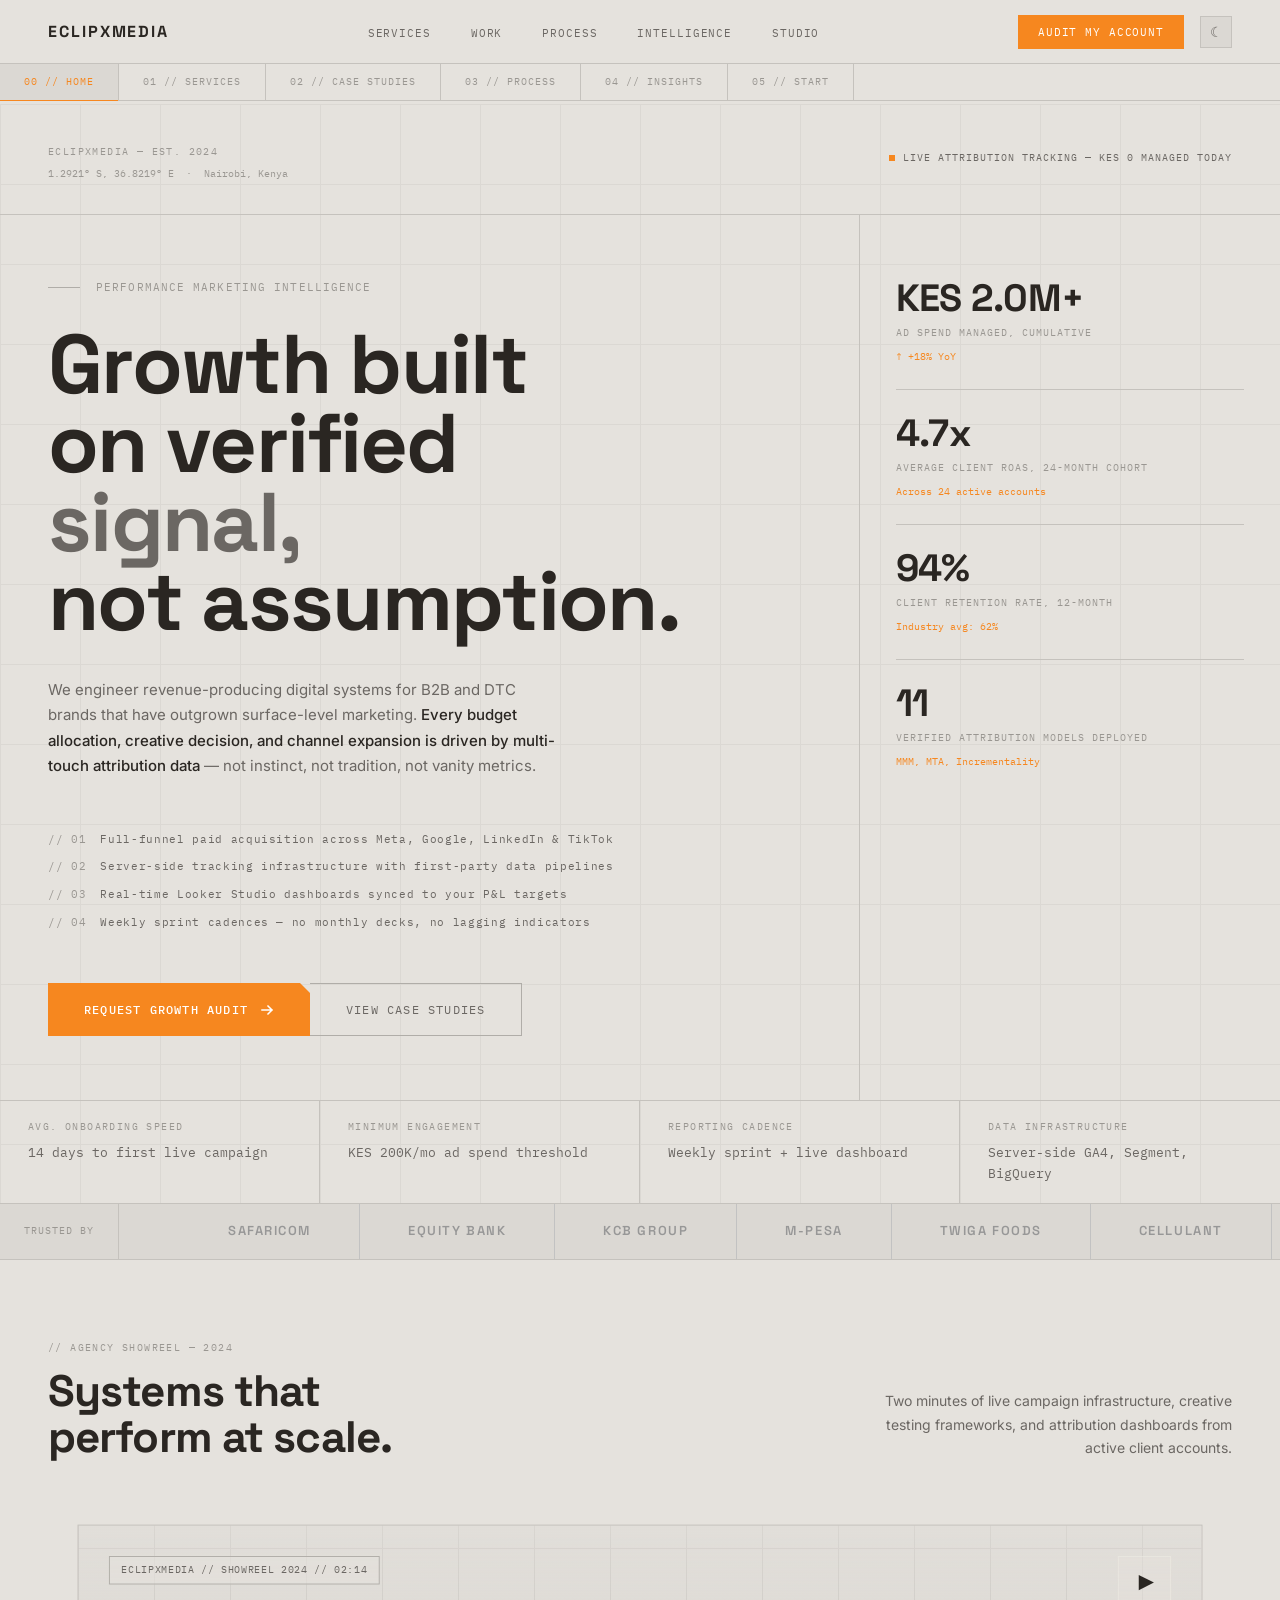
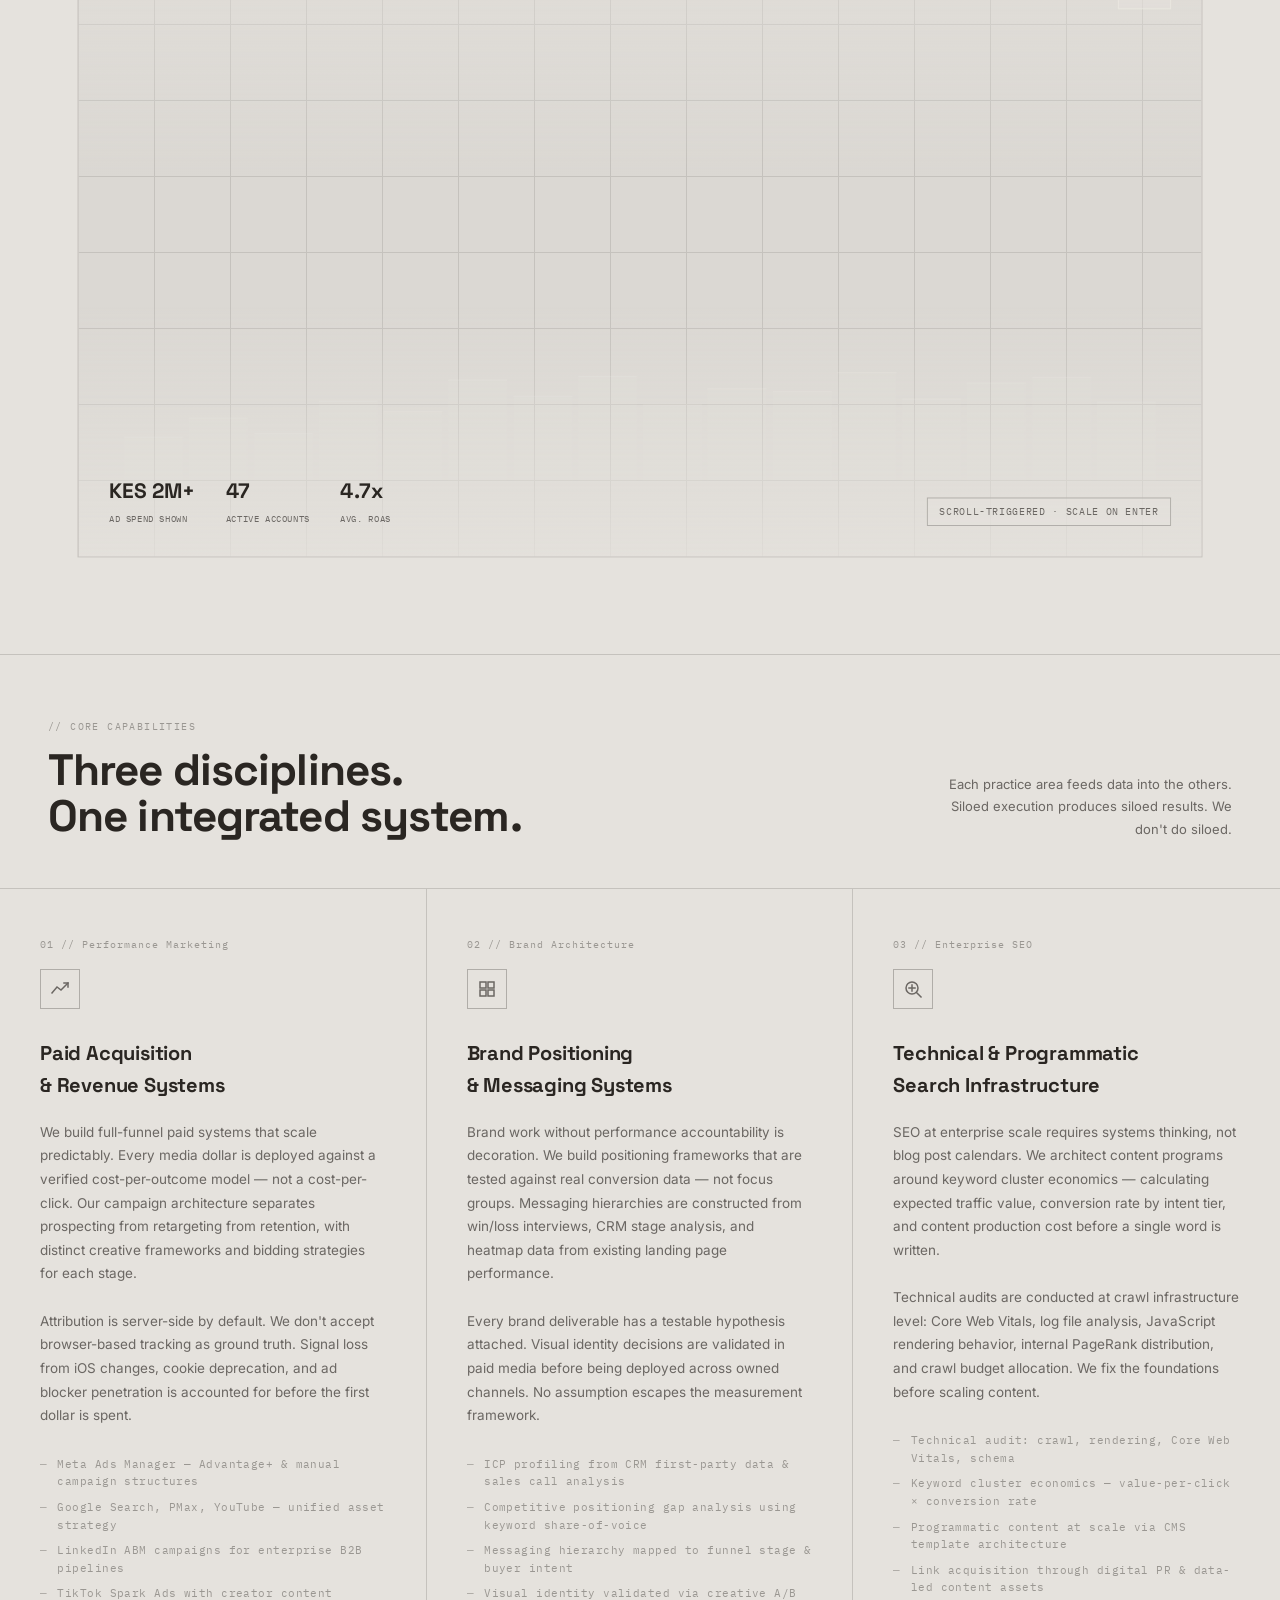
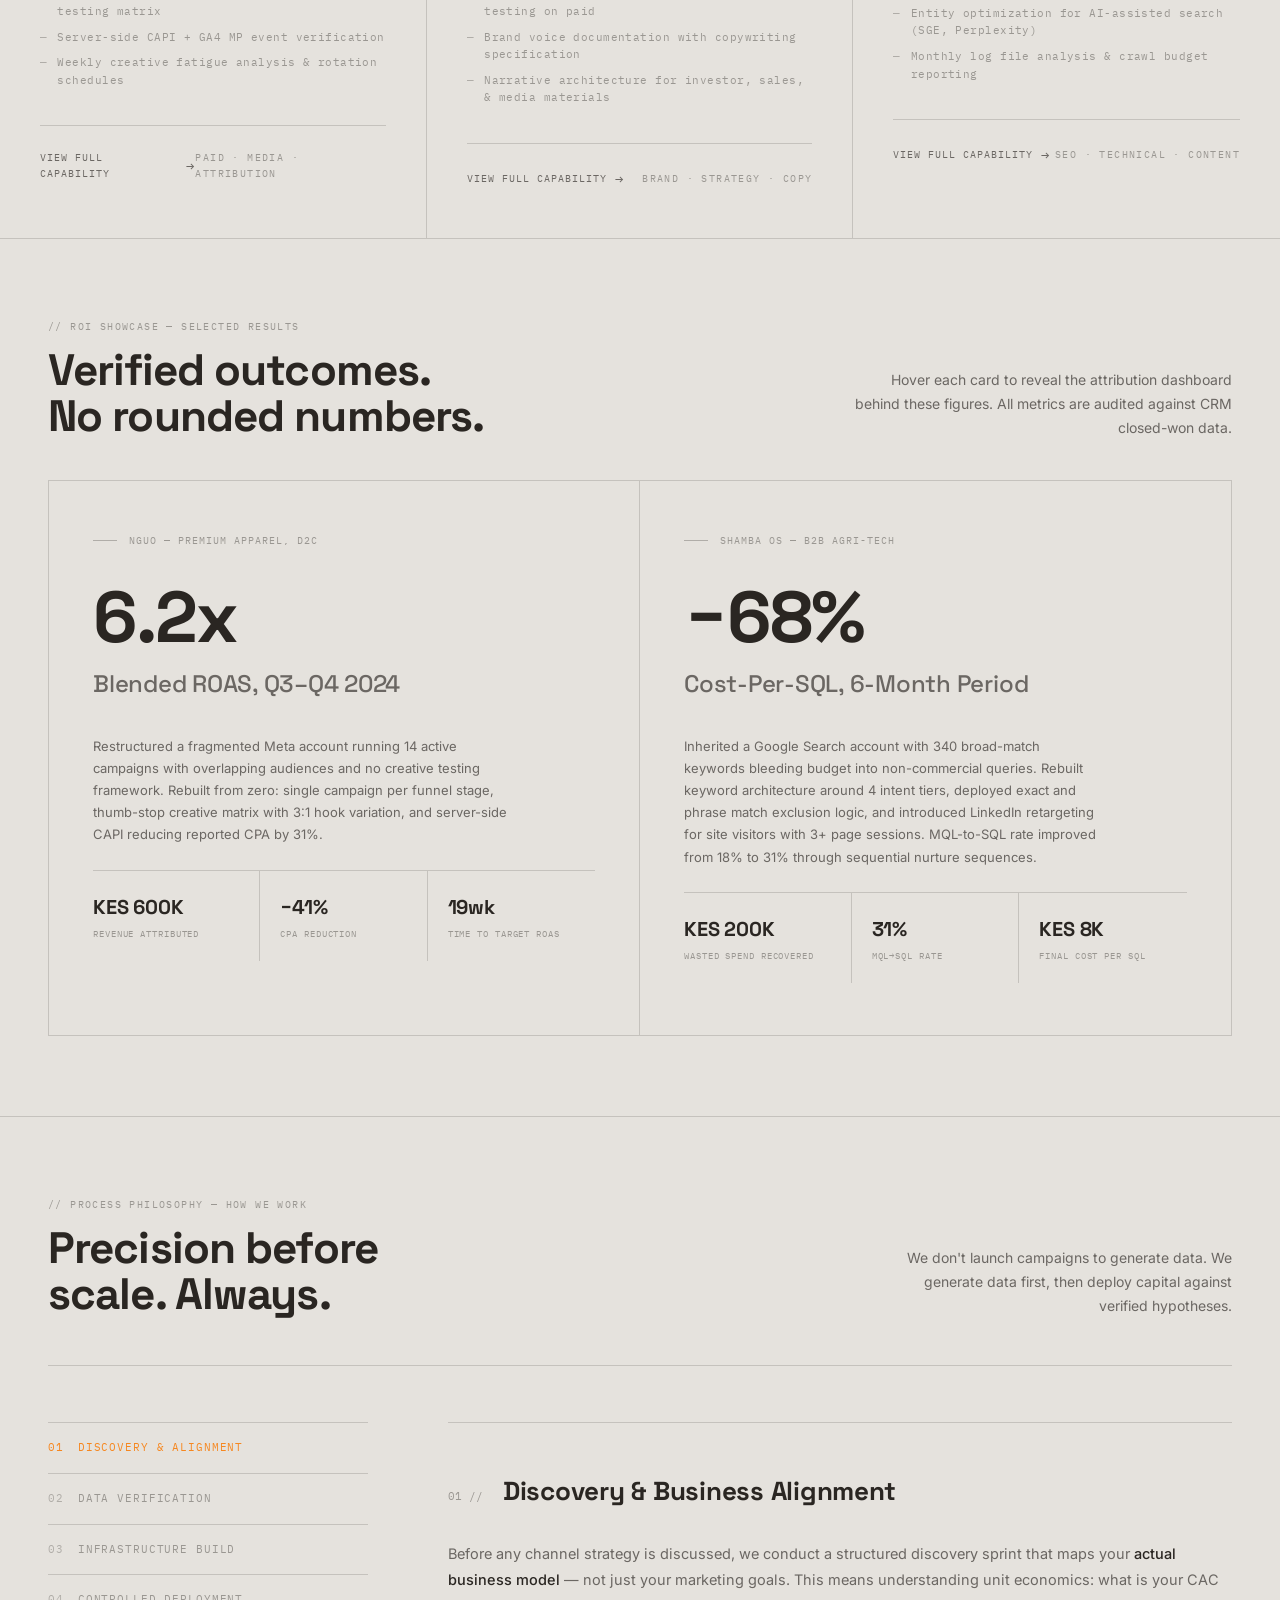
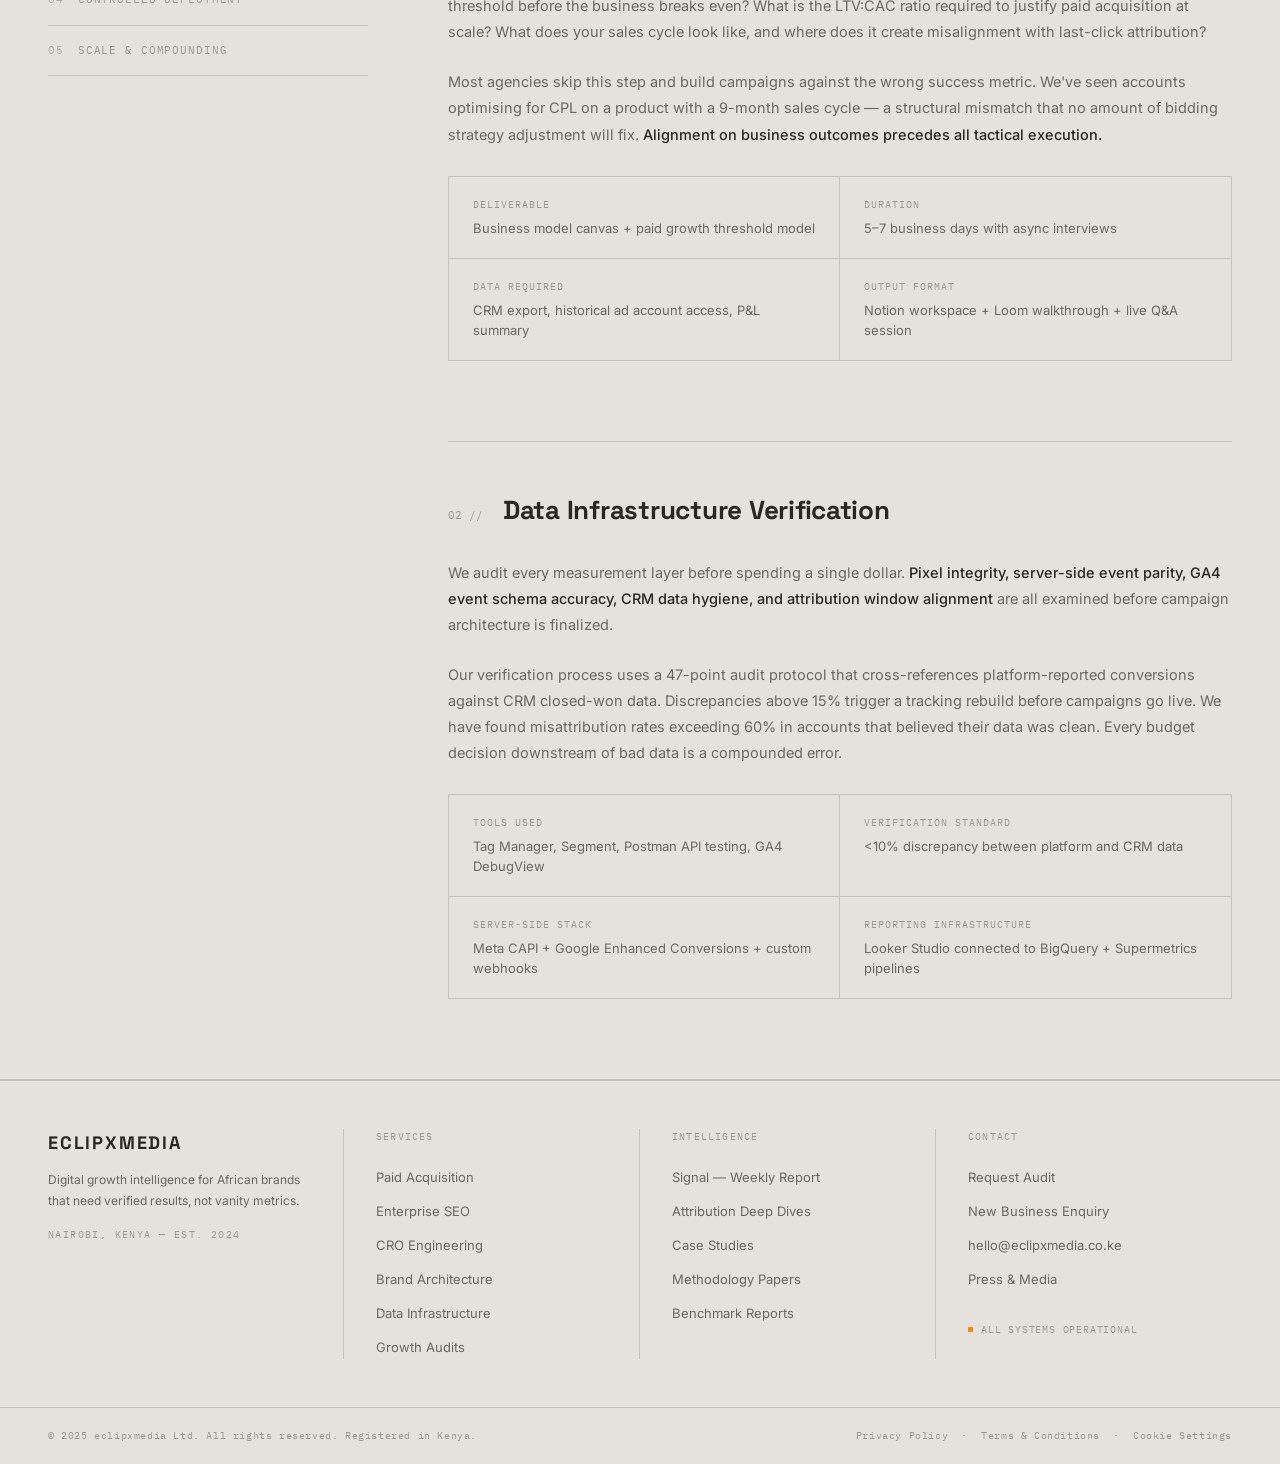
==== commit 19f2777b: "price" ====
--- a/index.html
+++ b/index.html
@@ -104,7 +104,7 @@
 
     <div class="hero-stats">
       <div class="hero-stat-item">
-        <div class="stat-value" data-count="15" data-suffix="B+" data-prefix="KES ">KES 0</div>
+        <div class="stat-value" data-count="2" data-suffix="M+" data-prefix="KES ">KES 0</div>
         <div class="stat-label">Ad Spend Managed, Cumulative</div>
         <div class="stat-delta mono" style="font-size:10px;">&uarr; +18% YoY</div>
       </div>
@@ -133,7 +133,7 @@
     </div>
     <div class="hero-footer-cell">
       <div class="label">Minimum Engagement</div>
-      <div class="mono" style="font-size:13px;color:var(--text-secondary);margin-top:4px;">KES 1M/mo ad spend threshold</div>
+      <div class="mono" style="font-size:13px;color:var(--text-secondary);margin-top:4px;">KES 200K/mo ad spend threshold</div>
     </div>
     <div class="hero-footer-cell">
       <div class="label">Reporting Cadence</div>
@@ -221,7 +221,7 @@
       <div class="showreel-bottom">
         <div class="showreel-metrics">
           <div class="showreel-metric">
-            <div class="val">KES 15B+</div>
+            <div class="val">KES 2M+</div>
             <div class="lbl">Ad Spend Shown</div>
           </div>
           <div class="showreel-metric">
@@ -406,7 +406,7 @@
         </p>
         <div class="roi-detail-row">
           <div class="roi-detail-cell">
-            <div class="roi-detail-val">KES 28M</div>
+            <div class="roi-detail-val">KES 600K</div>
             <div class="roi-detail-lbl">Revenue Attributed</div>
           </div>
           <div class="roi-detail-cell" style="padding-left:20px;">
@@ -464,7 +464,7 @@
         </p>
         <div class="roi-detail-row">
           <div class="roi-detail-cell">
-            <div class="roi-detail-val">KES 4.5M</div>
+            <div class="roi-detail-val">KES 200K</div>
             <div class="roi-detail-lbl">Wasted Spend Recovered</div>
           </div>
           <div class="roi-detail-cell" style="padding-left:20px;">
@@ -472,7 +472,7 @@
             <div class="roi-detail-lbl">MQL&rarr;SQL Rate</div>
           </div>
           <div class="roi-detail-cell" style="padding-left:20px;">
-            <div class="roi-detail-val">KES 55K</div>
+            <div class="roi-detail-val">KES 8K</div>
             <div class="roi-detail-lbl">Final Cost Per SQL</div>
           </div>
         </div>
@@ -495,13 +495,13 @@
         </div>
         <div class="dash-line"></div>
         <div class="dash-label-row">
-          <span class="dash-label">Month 1 &mdash; KES 180K SQL</span>
-          <span class="dash-label">Month 4 &mdash; KES 95K SQL</span>
-          <span class="dash-label">Month 6 &mdash; KES 55K SQL</span>
+          <span class="dash-label">Month 1 &mdash; KES 12K SQL</span>
+          <span class="dash-label">Month 4 &mdash; KES 6.5K SQL</span>
+          <span class="dash-label">Month 6 &mdash; KES 3.8K SQL</span>
         </div>
         <div style="margin-top:20px;display:grid;grid-template-columns:1fr 1fr 1fr;gap:0;border-top:1px solid var(--border);padding-top:16px;">
-          <div><div class="dash-label">CPL AT START</div><div style="font-family:var(--display);font-size:20px;font-weight:700;color:var(--text-primary);margin-top:4px;">KES 180K</div></div>
-          <div><div class="dash-label">CPL AT END</div><div style="font-family:var(--display);font-size:20px;font-weight:700;color:var(--text-primary);margin-top:4px;">KES 55K</div></div>
+          <div><div class="dash-label">CPL AT START</div><div style="font-family:var(--display);font-size:20px;font-weight:700;color:var(--text-primary);margin-top:4px;">KES 12K</div></div>
+          <div><div class="dash-label">CPL AT END</div><div style="font-family:var(--display);font-size:20px;font-weight:700;color:var(--text-primary);margin-top:4px;">KES 3.8K</div></div>
           <div><div class="dash-label">CHANNELS</div><div style="font-family:var(--mono);font-size:11px;color:var(--text-secondary);margin-top:4px;">Google Search + LinkedIn</div></div>
         </div>
       </div>
